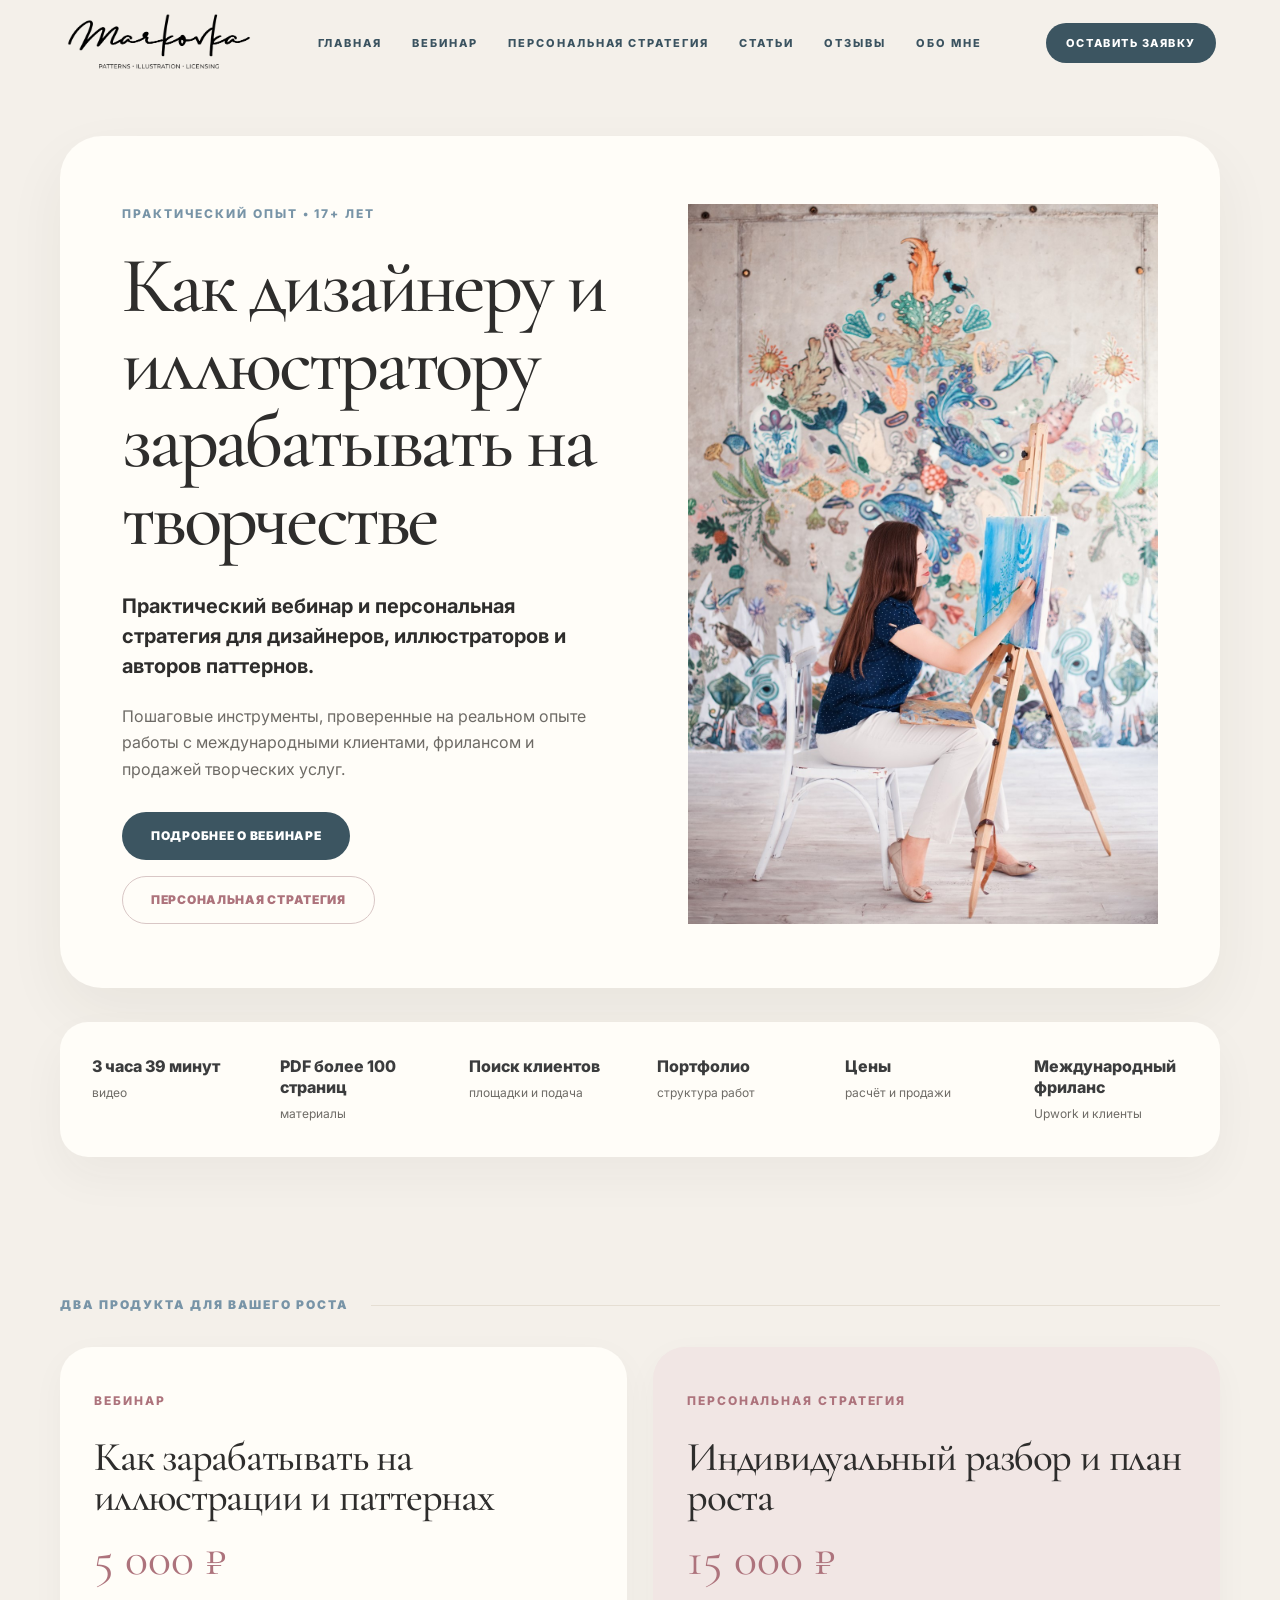
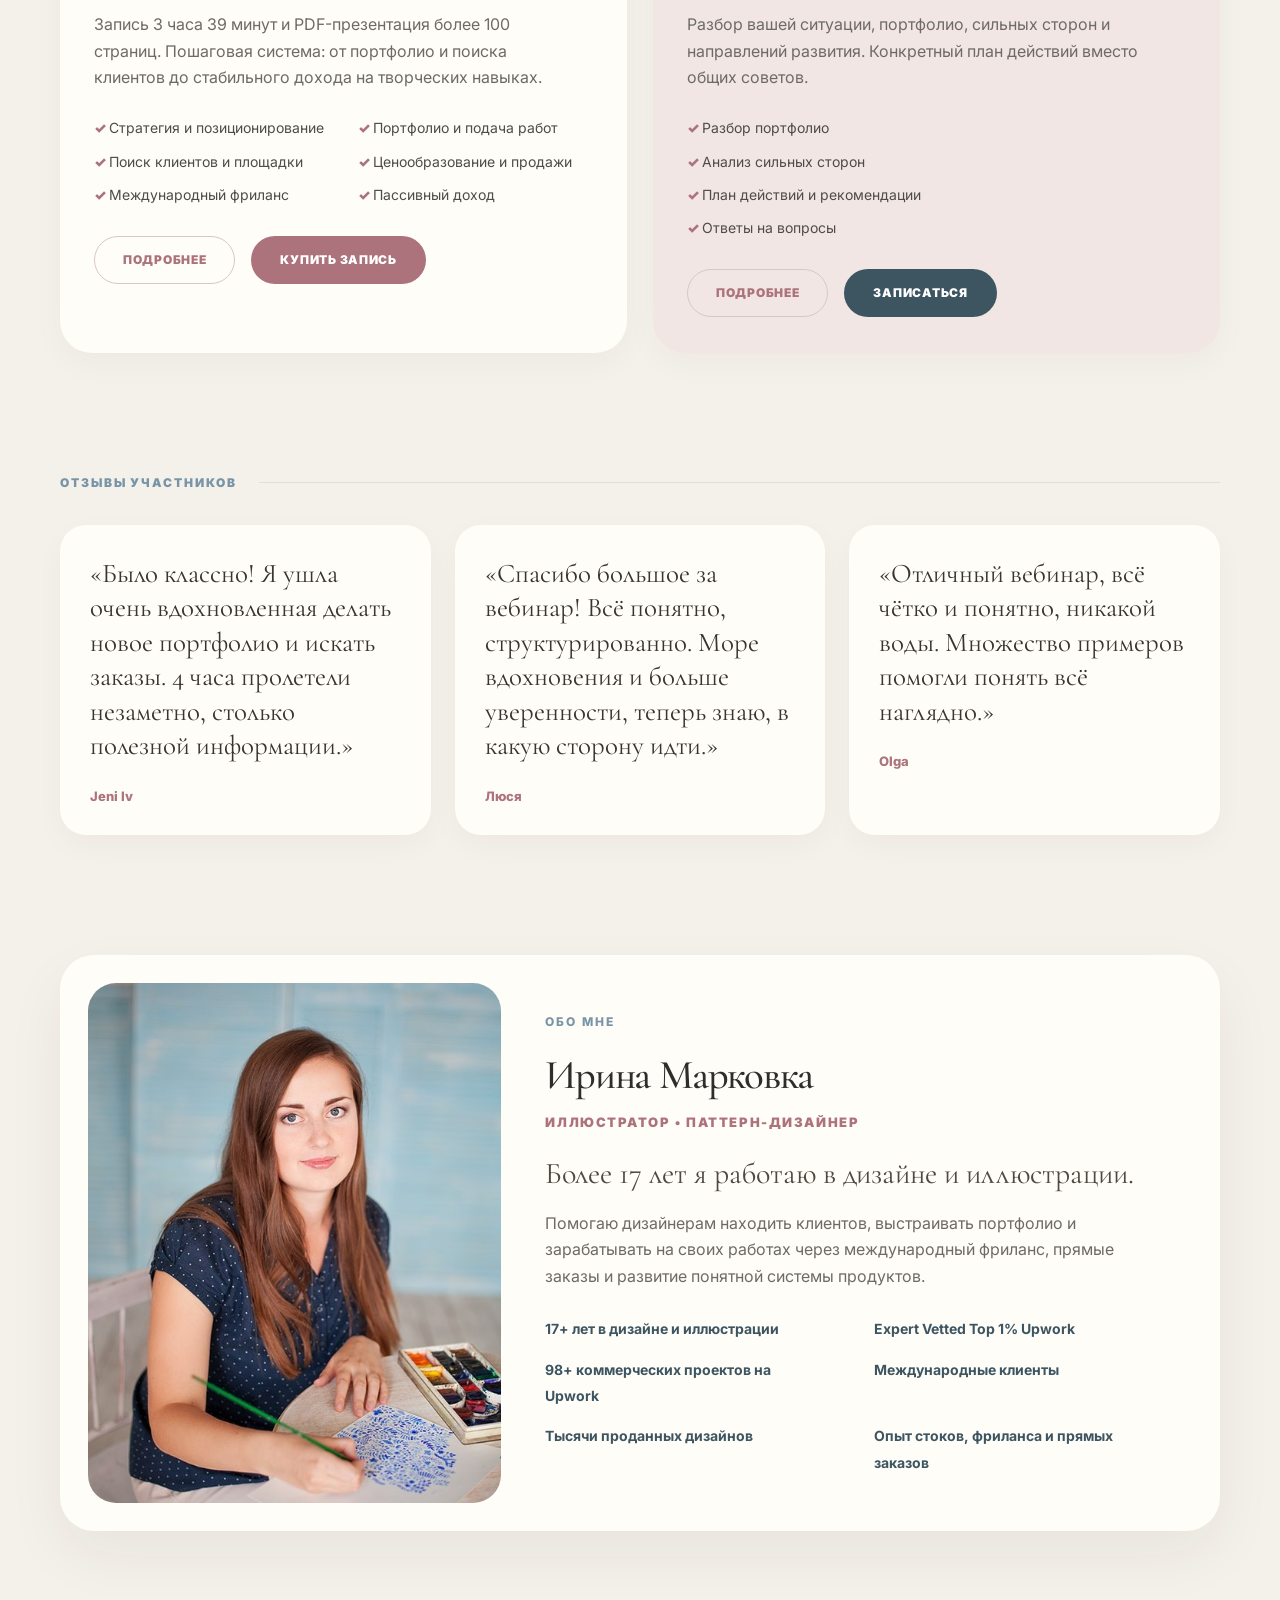
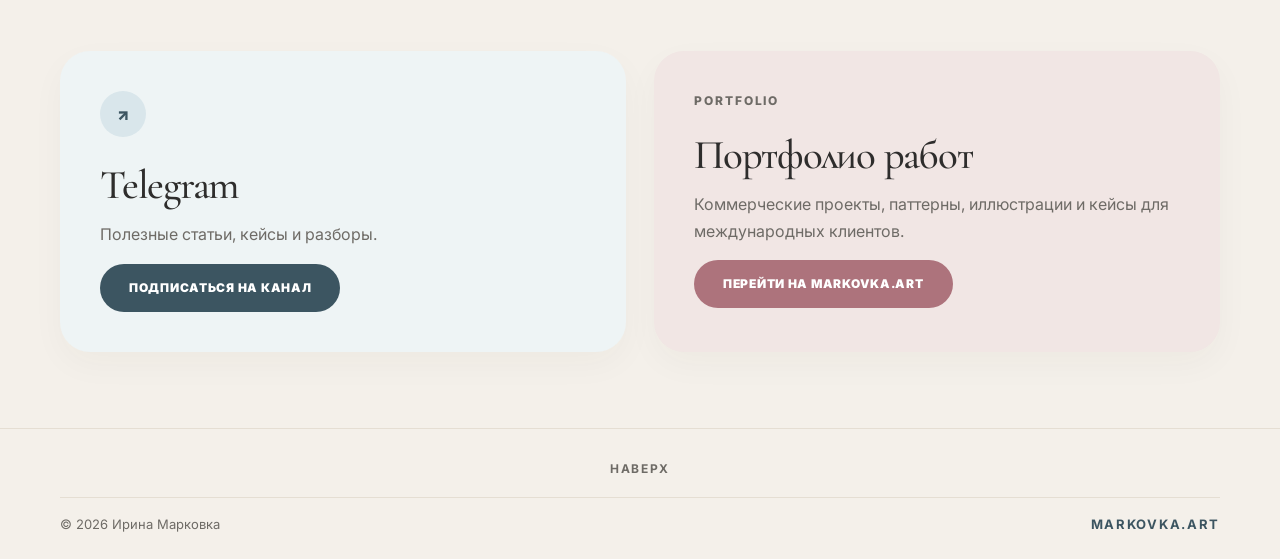
==== index.html @ a91b47f6 "футер на всех страницах футер на всех страницах" ====
<!doctype html>
<html lang="ru">
<head>
  <link rel="icon" type="image/png" href="favicon.png">
  <meta charset="utf-8">
  <meta name="viewport" content="width=device-width, initial-scale=1">
  <title>Ирина Марковка — вебинар и персональная стратегия</title>
  <meta name="description" content="Вебинар по монетизации иллюстрации и паттернов и персональная стратегия для дизайнеров, иллюстраторов и авторов паттернов.">
  <meta property="og:title" content="Как дизайнеру и иллюстратору зарабатывать на творчестве">
  <meta property="og:description" content="Практический вебинар и персональная стратегия для дизайнеров и иллюстраторов.">
  <meta property="og:image" content="hero-irina.jpg">
  <meta property="og:type" content="website">
  <link rel="preconnect" href="https://fonts.googleapis.com">
  <link rel="preconnect" href="https://fonts.gstatic.com" crossorigin>
  <link href="https://fonts.googleapis.com/css2?family=Cormorant+Garamond:wght@400;500;600&family=Inter:wght@400;500;600;700;800&display=swap" rel="stylesheet">
  <link rel="stylesheet" href="style.css">

  <!-- Google tag (gtag.js) -->
  <script async src="https://www.googletagmanager.com/gtag/js?id=G-EKBG47SY8M"></script>
  <script>
    window.dataLayer = window.dataLayer || [];
    function gtag(){dataLayer.push(arguments);}
    gtag('js', new Date());

    gtag('config', 'G-EKBG47SY8M');
  </script>
</head>

<body>
  <header class="site-header">
  <a class="brand" href="index.html" aria-label="Markovka">
    <img src="logo-markovka.png" alt="Markovka">
  </a>

  <input class="nav-toggle" type="checkbox" id="nav-toggle">
  <label class="burger" for="nav-toggle" aria-label="Открыть меню">
    <span></span>
    <span></span>
    <span></span>
  </label>

  <nav class="nav" aria-label="Навигация">
    <a href="index.html">Главная</a>
    <a href="webinar.html">Вебинар</a>
    <a href="strategy.html">Персональная стратегия</a>
    <a href="articles.html">Статьи</a>
    <a href="index.html#reviews">Отзывы</a>
    <a href="index.html#about">Обо мне</a>
  </nav>

  <a class="header-link" href="https://docs.google.com/forms/d/1lf9KseqGWi2FmkiFGvXtNCnMNeQKkgYbypA-zxr-Fec/viewform" target="_blank" rel="noopener noreferrer">Оставить заявку</a>
</header>

  <main id="top">
    <section class="hero">
      <div class="container hero-card">
        <div class="hero-copy">
          <p class="eyebrow">Практический опыт • 17+ лет</p>
          <h1>Как дизайнеру и иллюстратору зарабатывать на творчестве</h1>
          <p class="lead">Практический вебинар и персональная стратегия для дизайнеров, иллюстраторов и авторов паттернов.</p>
          <p class="body-text">Пошаговые инструменты, проверенные на реальном опыте работы с международными клиентами, фрилансом и продажей творческих услуг.</p>

          <div class="actions">
            <a class="button dark" href="webinar.html">Подробнее о вебинаре</a>
            <a class="button light" href="strategy.html">Персональная стратегия</a>
          </div>
        </div>

        <div class="hero-image">
          <img src="hero-irina.jpg" alt="Ирина Марковка рисует у мольберта">
        </div>
      </div>
    </section>

    <section class="features" aria-label="Ключевые материалы">
      <div class="container feature-card clean-features">
        <div class="feature-item"><span>3 часа 39 минут</span><small>видео</small></div>
        <div class="feature-item"><span>PDF более 100 страниц</span><small>материалы</small></div>
        <div class="feature-item"><span>Поиск клиентов</span><small>площадки и подача</small></div>
        <div class="feature-item"><span>Портфолио</span><small>структура работ</small></div>
        <div class="feature-item"><span>Цены</span><small>расчёт и продажи</small></div>
        <div class="feature-item"><span>Международный фриланс</span><small>Upwork и клиенты</small></div>
      </div>
    </section>

    <section class="section products" id="webinar">
      <div class="container">
        <div class="section-label"><span>Два продукта для вашего роста</span></div>

        <div class="product-grid">
          <article class="product product-webinar">
            <p class="card-eyebrow">Вебинар</p>
            <h2>Как зарабатывать на иллюстрации и паттернах</h2>
            <p class="product-price">5 000 ₽</p>
            <p class="product-text">Запись 3 часа 39 минут и PDF-презентация более 100 страниц. Пошаговая система: от портфолио и поиска клиентов до стабильного дохода на творческих навыках.</p>

            <ul class="columns-list">
              <li>Стратегия и позиционирование</li>
              <li>Портфолио и подача работ</li>
              <li>Поиск клиентов и площадки</li>
              <li>Ценообразование и продажи</li>
              <li>Международный фриланс</li>
              <li>Пассивный доход</li>
            </ul>

            <div class="actions">
              <a class="button light" href="webinar.html">Подробнее</a>
              <a class="button rose" href="https://docs.google.com/forms/d/e/1FAIpQLSdtNIwjEwhyrS_S5xvC4GNTHMnZVz6UDMvT66RdPrq0_1zOiw/viewform?usp=dialog" target="_blank" rel="noopener noreferrer">Купить запись</a>
            </div>
          </article>

          <article class="product product-strategy" id="strategy">
            <p class="card-eyebrow">Персональная стратегия</p>
            <h2>Индивидуальный разбор и план роста</h2>
            <p class="product-price">15 000 ₽</p>
            <p class="product-text">Разбор вашей ситуации, портфолио, сильных сторон и направлений развития. Конкретный план действий вместо общих советов.</p>

            <ul class="simple-list">
              <li>Разбор портфолио</li>
              <li>Анализ сильных сторон</li>
              <li>План действий и рекомендации</li>
              <li>Ответы на вопросы</li>
            </ul>

            <div class="actions">
              <a class="button light" href="strategy.html">Подробнее</a>
              <a class="button dark" href="https://t.me/artweinspire" target="_blank" rel="noopener noreferrer">Записаться</a>
            </div>
          </article>
        </div>
      </div>
    </section>

    <section class="section reviews" id="reviews">
      <div class="container">
        <div class="section-label"><span>Отзывы участников</span></div>

        <div class="reviews-grid">
          <blockquote>
            <p>«Было классно! Я ушла очень вдохновленная делать новое портфолио и искать заказы. 4 часа пролетели незаметно, столько полезной информации.»</p>
            <footer>Jeni Iv</footer>
          </blockquote>
          <blockquote>
            <p>«Спасибо большое за вебинар! Всё понятно, структурированно. Море вдохновения и больше уверенности, теперь знаю, в какую сторону идти.»</p>
            <footer>Люся</footer>
          </blockquote>
          <blockquote>
            <p>«Отличный вебинар, всё чётко и понятно, никакой воды. Множество примеров помогли понять всё наглядно.»</p>
            <footer>Olga</footer>
          </blockquote>
        </div>
      </div>
    </section>

    <section class="section about" id="about">
      <div class="container about-card">
        <div class="about-image">
          <img src="about-irina.jpg" alt="Ирина Марковка">
        </div>
        <div class="about-copy">
          <p class="eyebrow">Обо мне</p>
          <h2>Ирина Марковка</h2>
          <p class="role">Иллюстратор • Паттерн-дизайнер</p>
          <p class="about-lead">Более 17 лет я работаю в дизайне и иллюстрации.</p>
          <p>Помогаю дизайнерам находить клиентов, выстраивать портфолио и зарабатывать на своих работах через международный фриланс, прямые заказы и развитие понятной системы продуктов.</p>

          <div class="stats">
            <div><strong>17+ лет в дизайне и иллюстрации</strong></div>
            <div><strong>Expert Vetted Top 1% Upwork</strong></div>
            <div><strong>98+ коммерческих проектов на Upwork</strong></div>
            <div><strong>Международные клиенты</strong></div>
            <div><strong>Тысячи проданных дизайнов</strong></div>
            <div><strong>Опыт стоков, фриланса и прямых заказов</strong></div>
          </div>
        </div>
      </div>
    </section>

    <section class="section final-cards">
      <div class="container final-grid">
        <article class="telegram-card" id="telegram">
          <div class="round-icon">↗</div>
          <h2>Telegram</h2>
          <p>Полезные статьи, кейсы и разборы.</p>
          <a class="button dark" href="https://t.me/markovka_pattern" target="_blank" rel="noopener noreferrer">Подписаться на канал</a>
        </article>

        <article class="portfolio-card">
          <p class="eyebrow">Portfolio</p>
          <h2>Портфолио работ</h2>
          <p>Коммерческие проекты, паттерны, иллюстрации и кейсы для международных клиентов.</p>
          <a class="button rose" href="https://markovka.art" target="_blank" rel="noopener noreferrer">Перейти на Markovka.art</a>
        </article>
      </div>
    </section>
  </main>

  <footer class="footer">
  <div class="container">

    <!-- ССЫЛКА "НАВЕРХ" — ПРОСТО ТЕКСТ -->
    <div class="footer-top">
      <a href="#" class="back-to-top" aria-label="Наверх">Наверх</a>
    </div>

    <!-- КОПИРАЙТ -->
    <div class="footer-bottom">
      <span>© 2026 Ирина Марковка</span>
      <a href="https://markovka.art" target="_blank" rel="noopener noreferrer">Markovka.art</a>
    </div>

  </div>
</footer>

<!-- ПЛАВНАЯ ПРОКРУТКА -->
<script>
document.addEventListener('DOMContentLoaded', function() {
  const backToTop = document.querySelector('.back-to-top');
  if (backToTop) {
    backToTop.addEventListener('click', function(e) {
      e.preventDefault();
      window.scrollTo({ top: 0, behavior: 'smooth' });
    });
  }
});
</script>
</body>
</html>
---- style.css ----
:root {
  --bg: #f4f0ea;
  --paper: #fffdf8;
  --paper-soft: #fbf7f0;
  --paper-blue: #eef4f5;
  --ink: #2e2d2c;
  --muted: #6e6b66;
  --blue: #3c5561;
  --blue-light: #7894a7;
  --rose: #ad737c;
  --rose-soft: #f1e6e4;
  --line: #e5ded3;
  --radius: 36px;
  --shadow: 0 24px 60px rgba(53, 45, 36, .06);
}

* {
  box-sizing: border-box;
}
html {
  scroll-behavior: smooth;
}
body {
  margin: 0;
  background: var(--bg);
  color: var(--ink);
  font-family: Inter, system-ui, -apple-system, BlinkMacSystemFont, "Segoe UI", sans-serif;
  line-height: 1.65;
  -webkit-font-smoothing: antialiased;
}
a {
  color: inherit;
  text-decoration: none;
}
img {
  max-width: 100%;
  display: block;
}
.container {
  width: min(1160px, calc(100% - 56px));
  margin: 0 auto;
}

/* ===== ШАПКА ===== */
.site-header {
  height: 86px;
  display: grid;
  grid-template-columns: auto 1fr auto;
  align-items: center;
  gap: 32px;
  padding: 0 min(64px, 5vw);
}
.brand img {
  width: 190px;
  height: auto;
}
.nav {
  display: flex;
  justify-content: center;
  gap: 30px;
  color: #3b5360;
  font-size: 11px;
  font-weight: 800;
  letter-spacing: .18em;
  text-transform: uppercase;
}
.nav a:hover {
  color: var(--rose);
}
.header-link {
  display: inline-flex;
  align-items: center;
  justify-content: center;
  min-width: 138px;
  height: 40px;
  padding: 0 20px;
  border-radius: 999px;
  color: white;
  font-size: 11px;
  font-weight: 800;
  letter-spacing: .14em;
  text-transform: uppercase;
  background: var(--blue);
}

/* ===== ГЕРОЙ ===== */
.hero {
  padding: 50px 0 34px;
}
.hero-card {
  display: grid;
  grid-template-columns: 1.02fr .98fr;
  gap: 76px;
  align-items: center;
  background: var(--paper);
  border-radius: 42px;
  padding: 68px 62px 64px;
  box-shadow: var(--shadow);
}
.eyebrow,
.card-eyebrow {
  margin: 0 0 24px;
  color: var(--blue-light);
  font-size: 12px;
  font-weight: 800;
  letter-spacing: .16em;
  text-transform: uppercase;
}
.card-eyebrow {
  color: var(--rose);
  margin-bottom: 26px;
}
h1,
h2 {
  font-family: "Cormorant Garamond", Georgia, serif;
  font-weight: 500;
  line-height: .98;
  margin: 0;
  color: var(--ink);
}
h1 {
  font-size: clamp(58px, 6.2vw, 92px);
  letter-spacing: -.04em;
}
h2 {
  font-size: clamp(34px, 3.2vw, 48px);
  letter-spacing: -.03em;
}

.lead {
  font-weight: 700;
  font-size: 20px;
  line-height: 1.5;
  max-width: 500px;
  margin: 32px 0 0;
}
.body-text {
  color: var(--muted);
  font-size: 16px;
  max-width: 520px;
  margin: 22px 0 0;
}
.keywords {
  display: none;
}

.actions {
  display: flex;
  flex-wrap: wrap;
  gap: 16px;
  margin-top: 30px;
}
.button {
  display: inline-flex;
  align-items: center;
  justify-content: center;
  min-height: 48px;
  padding: 0 28px;
  border-radius: 999px;
  border: 1px solid transparent;
  font-size: 12px;
  font-weight: 900;
  letter-spacing: .06em;
  text-transform: uppercase;
  transition: .2s ease;
}
.button:hover {
  transform: translateY(-1px);
}
.button.dark {
  background: var(--blue);
  color: white;
}
.button.light {
  background: transparent;
  color: var(--rose);
  border-color: #d9c7c6;
}
.button.rose {
  background: var(--rose);
  color: white;
}

.hero-image {
  overflow: hidden;
  align-self: stretch;
  min-height: 610px;
}
.hero-image img {
  width: 100%;
  height: 100%;
  min-height: 610px;
  object-fit: cover;
  object-position: 52% 50%;
}

/* ===== БЛОКИ ===== */
.features {
  padding: 0 0 94px;
}
.feature-card {
  display: grid;
  grid-template-columns: repeat(6, 1fr);
  gap: 18px;
  background: var(--paper);
  border-radius: 28px;
  box-shadow: 0 20px 46px rgba(53, 45, 36, .045);
  padding: 22px 24px;
}
.feature-item {
  display: block;
  padding: 12px 8px;
}
.feature-item:before {
  display: none;
}
.feature-item span {
  display: block;
  font-size: 16px;
  font-weight: 800;
  line-height: 1.3;
  color: #3b3c3d;
}
.feature-item small {
  display: block;
  margin-top: 6px;
  color: var(--muted);
  font-size: 12px;
}

.section {
  padding: 44px 0 76px;
}
.section-label {
  display: flex;
  align-items: center;
  gap: 22px;
  margin-bottom: 32px;
}
.section-label span {
  color: var(--blue-light);
  font-size: 12px;
  font-weight: 900;
  letter-spacing: .16em;
  text-transform: uppercase;
}
.section-label:after {
  content: "";
  height: 1px;
  background: var(--line);
  flex: 1;
}

.product-grid {
  display: grid;
  grid-template-columns: 1fr 1fr;
  gap: 26px;
}
.product {
  min-height: 410px;
  padding: 44px 34px 36px;
  border-radius: 32px;
  background: var(--paper);
  box-shadow: 0 10px 34px rgba(53, 45, 36, .035);
}
.product-strategy {
  background: var(--rose-soft);
}
.product-price {
  font-family: "Cormorant Garamond", Georgia, serif;
  font-size: 48px;
  line-height: 1;
  margin: 18px 0 10px;
  color: var(--rose);
}
.product-text {
  max-width: 470px;
  color: var(--muted);
  margin: 28px 0 26px;
}
.columns-list,
.simple-list {
  list-style: none;
  padding: 0;
  margin: 0 0 30px;
  color: #4e4c49;
  font-size: 14px;
}
.columns-list {
  display: grid;
  grid-template-columns: 1fr 1fr;
  gap: 10px 28px;
}
.simple-list {
  display: grid;
  gap: 10px;
}
.columns-list li:before,
.simple-list li:before {
  content: "✓ ";
  color: var(--rose);
  font-weight: 900;
}

.reviews-grid {
  display: grid;
  grid-template-columns: repeat(3, 1fr);
  gap: 24px;
}
blockquote {
  margin: 0;
  padding: 32px 30px 28px;
  background: var(--paper);
  border-radius: 26px;
  box-shadow: 0 10px 30px rgba(53, 45, 36, .035);
}
blockquote p {
  margin: 0;
  font-family: "Cormorant Garamond", Georgia, serif;
  font-size: 27px;
  line-height: 1.28;
  color: #383431;
}
blockquote footer {
  margin-top: 22px;
  color: var(--rose);
  font-size: 13px;
  font-weight: 800;
}

.about-card {
  display: grid;
  grid-template-columns: .78fr 1.22fr;
  gap: 44px;
  align-items: center;
  background: var(--paper);
  border-radius: 34px;
  padding: 28px;
  box-shadow: var(--shadow);
}
.about-image {
  overflow: hidden;
  border-radius: 28px;
}
.about-image img {
  width: 100%;
  height: 520px;
  object-fit: cover;
  object-position: 52% 48%;
}
.role {
  margin: 16px 0 24px;
  color: var(--rose);
  font-size: 13px;
  font-weight: 900;
  letter-spacing: .12em;
  text-transform: uppercase;
}
.about-lead {
  font-family: "Cormorant Garamond", Georgia, serif;
  font-size: 30px;
  line-height: 1.1;
  margin: 0 0 20px;
  color: #514842;
}
.about-copy {
  padding-right: 46px;
}
.about-copy p:not(.eyebrow):not(.role):not(.about-lead) {
  color: var(--muted);
  max-width: 640px;
}
.stats {
  display: grid;
  grid-template-columns: 1fr 1fr;
  gap: 14px 56px;
  margin-top: 26px;
  color: var(--blue);
}
.stats strong {
  font-size: 14px;
}

.final-grid {
  display: grid;
  grid-template-columns: 1fr 1fr;
  gap: 28px;
}
.telegram-card,
.portfolio-card {
  min-height: 275px;
  padding: 40px;
  border-radius: 30px;
  background: var(--paper);
  box-shadow: 0 12px 34px rgba(53, 45, 36, .035);
}
.telegram-card {
  background: var(--paper-blue);
}
.portfolio-card {
  background: var(--rose-soft);
}
.round-icon {
  width: 46px;
  height: 46px;
  border-radius: 50%;
  display: grid;
  place-items: center;
  margin-bottom: 28px;
  background: #d9e6eb;
  color: var(--blue);
  font-weight: 900;
}
.final-grid p {
  color: var(--muted);
  max-width: 520px;
}

/* ===== СТАТЬИ (ОБЩИЙ РАЗДЕЛ) ===== */
.articles-hero {
  padding: 76px 0 64px;
  border-bottom: 1px solid var(--line);
  background: var(--paper);
}
.articles-hero h1 {
  font-size: clamp(56px, 6vw, 86px);
  max-width: 820px;
}
.articles-hero p {
  max-width: 620px;
  color: var(--muted);
  font-size: 18px;
  margin: 26px 0 0;
}
.articles-grid {
  display: grid;
  grid-template-columns: repeat(3, 1fr);
  gap: 68px 40px;
  padding: 68px 0 96px;
}
.article-card {
  display: block;
}
.article-card-link {
  display: block;
}
.article-cover {
  position: relative;
  width: 100%;
  aspect-ratio: 1.52 / 1;
  overflow: hidden;
  margin-bottom: 22px;
  background: #eef4f5;
}
.article-cover img {
  width: 100%;
  height: 100%;
  object-fit: cover;
  margin-bottom: 0;
}
.article-cover-label {
  position: absolute;
  left: 50%;
  top: 50%;
  transform: translate(-50%, -50%);
  width: 76%;
  display: flex;
  flex-direction: column;
  align-items: center;
  justify-content: center;
  text-align: center;
  padding: 24px 26px 26px;
  background: rgba(255, 253, 248, .88);
  box-shadow: 0 10px 26px rgba(53, 45, 36, .055);
}
.article-cover-label span {
  margin-bottom: 12px;
  color: var(--blue-light);
  font-size: 10px;
  font-weight: 700;
  letter-spacing: .22em;
  text-transform: uppercase;
}
.article-cover-label strong {
  max-width: 92%;
  font-family: "Cormorant Garamond", Georgia, serif;
  font-size: 23px;
  font-weight: 400;
  line-height: 1.08;
  letter-spacing: -.01em;
  color: var(--ink);
}
.article-meta {
  margin-top: 22px;
  margin-bottom: 14px;
  color: var(--blue-light);
  font-size: 11px;
  font-weight: 700;
  letter-spacing: .2em;
  text-transform: uppercase;
}

.article-card h2 {
  font-size: 38px !important;
  line-height: 1.08 !important;
  margin: 0 0 16px !important;
}
.article-card h2 a {
  font-size: 38px !important;
  line-height: 1.08 !important;
  color: var(--ink);
  border-bottom: 0;
  padding-bottom: 0;
  text-transform: none;
  letter-spacing: -.02em;
}
.article-card p {
  color: var(--muted);
  font-size: 16px;
  line-height: 1.65;
  max-width: 92%;
  margin: 0 0 20px;
}
.article-card a {
  color: var(--blue);
  font-size: 12px;
  font-weight: 800;
  letter-spacing: .16em;
  text-transform: uppercase;
  border-bottom: 1px solid currentColor;
  padding-bottom: 5px;
}
.article-card>a:last-child {
  display: inline-block;
  margin-top: 6px;
  color: var(--blue-light);
  font-size: 12px;
  font-weight: 700;
  letter-spacing: .18em;
}
.article-card h2 a:hover {
  color: var(--rose);
}

/* ===== ТЕКСТ СТАТЬИ ===== */
.article-text {
  max-width: 760px;
}
.article-text p {
  margin-bottom: 28px;
}
.article-text a:not(.text-link) {
  color: #3c5561;
  text-decoration: underline;
  text-underline-offset: 2px;
  font-weight: 600;
}
.article-text a:not(.text-link):hover {
  color: #ad737c;
}

.article-image {
  max-width: 760px;
  margin: 52px 0;
}
.article-image img {
  width: 100%;
  display: block;
  border-radius: 24px;
}
.article-image figcaption {
  font-size: 13px;
  line-height: 1.5;
  color: #777;
  margin-top: 12px;
  text-align: center;
}

/* ===== СВЯЗАННЫЕ СТАТЬИ ===== */
.article-related {
  max-width: 760px;
  margin: 0 auto 48px;
  padding-bottom: 32px;
  border-bottom: 1px solid rgba(38, 68, 82, 0.22);
}
.article-related h2 {
  margin-bottom: 14px;
}
.article-related h2 a {
  color: inherit;
  text-decoration: none;
}
.article-related h2 a:hover {
  color: #6f91a6;
}

.text-link {
  display: inline-block;
  margin-top: 8px;
  color: #6f91a6;
  font-weight: 700;
  letter-spacing: 0.16em;
  text-transform: uppercase;
  font-size: 13px;
  text-decoration: none;
  border-bottom: 1px solid currentColor;
}
.text-link:hover {
  opacity: 0.7;
}

/* ===== ФУТЕР ===== */
.footer {
  border-top: 1px solid var(--line);
  padding: 30px 0 24px;
  color: var(--muted);
  font-size: 13px;
}
.footer .container {
  display: flex;
  flex-direction: column;
  gap: 18px;
}

/* ССЫЛКА "НАВЕРХ" — ТОЛЬКО ТЕКСТ */
.footer-top {
  display: flex;
  justify-content: center;
}
.back-to-top {
  display: inline-block;
  font-size: 12px;
  font-weight: 700;
  letter-spacing: .13em;
  text-transform: uppercase;
  color: var(--muted);
  text-decoration: none;
  background: transparent;
  border: none;
  padding: 0;
  cursor: pointer;
  transition: color 0.25s ease;
}
.back-to-top:hover {
  color: var(--blue);
}

/* КОПИРАЙТ */
.footer-bottom {
  display: flex;
  justify-content: space-between;
  align-items: center;
  padding-top: 16px;
  border-top: 1px solid var(--line);
  font-size: 13px;
  color: var(--muted);
}
.footer-bottom a {
  font-weight: 700;
  letter-spacing: .13em;
  text-transform: uppercase;
  color: var(--blue);
  text-decoration: none;
}
.footer-bottom a:hover {
  color: var(--rose);
}

/* МОБИЛЬНЫЕ */
@media (max-width: 640px) {
  .footer-bottom {
    flex-direction: column;
    gap: 6px;
    text-align: center;
  }
}

/* ===== БУРГЕР ===== */
.nav-toggle {
  display: none;
}
.burger {
  display: none;
  width: 34px;
  height: 28px;
  cursor: pointer;
  flex-direction: column;
  justify-content: center;
  gap: 6px;
}
.burger span {
  display: block;
  height: 2px;
  width: 100%;
  background: var(--ink);
  border-radius: 999px;
}

/* ===== АДАПТИВ ===== */
@media(max-width:1020px) {
  .site-header {
    grid-template-columns: auto auto;
  }
  .nav {
    display: none;
  }
  .hero-card {
    grid-template-columns: 1fr;
    gap: 40px;
  }
  .hero-image {
    order: -1;
    min-height: auto;
  }
  .hero-image img {
    min-height: auto;
    aspect-ratio: 4/3;
  }
  .feature-card {
    grid-template-columns: repeat(3, 1fr);
  }
  .product-grid,
  .reviews-grid,
  .about-card,
  .final-grid {
    grid-template-columns: 1fr;
  }
  .articles-grid {
    grid-template-columns: 1fr 1fr;
  }
  .about-copy {
    padding-right: 0;
  }
}

@media(max-width:760px) {
  .site-header {
    position: relative;
    height: auto;
    padding: 16px;
  }
  .burger {
    display: flex;
    margin-left: auto;
  }
  .site-header .nav {
    display: none;
    position: absolute;
    top: 100%;
    left: 16px;
    right: 16px;
    background: var(--paper);
    border-radius: 22px;
    padding: 18px;
    box-shadow: var(--shadow);
    z-index: 50;
  }
  .site-header .nav a {
    display: block;
    padding: 12px 4px;
  }
  .nav-toggle:checked~.nav {
    display: block;
  }
  .header-link {
    display: none;
  }
}

@media(max-width:640px) {
  .container {
    width: calc(100% - 32px);
  }
  .brand img {
    width: 155px;
  }
  .header-link {
    font-size: 10px;
    min-width: 118px;
  }
  .hero {
    padding-top: 20px;
  }
  .hero-card {
    padding: 22px;
    border-radius: 28px;
    gap: 28px;
  }
  h1 {
    font-size: 48px;
  }
  h2 {
    font-size: 36px;
  }
  .lead {
    font-size: 18px;
  }
  .actions {
    display: grid;
  }
  .button {
    width: 100%;
    padding: 0 18px;
  }
  .hero-image img {
    aspect-ratio: 4/5;
    object-position: 54% 50%;
  }
  .features {
    padding-bottom: 48px;
  }
  .feature-card {
    grid-template-columns: 1fr 1fr;
    border-radius: 22px;
    padding: 18px;
  }
  .feature-item {
    padding: 10px 0;
  }
  .section {
    padding: 34px 0 52px;
  }
  .product {
    padding: 28px 24px;
    border-radius: 24px;
  }
  .columns-list {
    grid-template-columns: 1fr;
  }
  blockquote p {
    font-size: 23px;
  }
  .about-card {
    padding: 20px;
    border-radius: 26px;
  }
  .about-image img {
    height: auto;
    aspect-ratio: 4/5;
  }
  .stats {
    grid-template-columns: 1fr;
    gap: 10px;
  }
  .telegram-card,
  .portfolio-card {
    padding: 28px;
    border-radius: 24px;
  }
  .articles-hero {
    padding: 46px 0 40px;
  }
  .articles-grid {
    grid-template-columns: 1fr;
    gap: 46px;
    padding: 44px 0 72px;
  }
  .article-cover-label strong {
    font-size: 23px;
  }
  .article-card h2 {
    font-size: 30px !important;
  }
  .article-card h2 a {
    font-size: 30px !important;
  }

  /* ФУТЕР НА МОБИЛЬНЫХ */
  .footer-bottom {
    flex-direction: column;
    gap: 6px;
    text-align: center;
  }
}

/* ===== ДОПОЛНИТЕЛЬНЫЕ КЛАССЫ ===== */
.strategy-price-card .small-note {
  font-size: 15px;
  color: #7d7a74;
  line-height: 1.55;
  max-width: 640px;
  margin-top: 32px;
  margin-bottom: 28px;
}

.hero-grid {
  display: grid;
  grid-template-columns: minmax(0, 1fr) minmax(280px, 420px);
  gap: 48px;
  align-items: center;
}
.hero-cover img {
  width: 100%;
  max-width: 420px;
  border-radius: 24px;
  box-shadow: 0 24px 60px rgba(20, 35, 45, 0.12);
}
.hero-price {
  margin: 22px 0 6px;
  font-family: "Cormorant Garamond", serif;
  font-size: clamp(42px, 6vw, 68px);
  line-height: 1;
  color: #527d9e;
}
.center-actions {
  justify-content: center;
  margin-top: 34px;
}

@media(max-width:820px) {
  .hero-grid {
    grid-template-columns: 1fr;
    gap: 28px;
  }
  .hero-copy {
    order: 1;
  }
  .hero-cover {
    order: 2;
  }
  .hero-cover img {
    max-width: 100%;
    border-radius: 18px;
  }
  .articles-hero {
    padding-top: 52px;
  }
  .articles-hero h1 {
    font-size: clamp(50px, 15vw, 78px);
    line-height: 0.95;
  }
  .actions {
    gap: 12px;
  }
  .actions .button {
    width: 100%;
    justify-content: center;
  }
}

.hero-benefits {
  list-style: none;
  padding: 0;
  margin: 30px 0;
}
.hero-benefits li {
  position: relative;
  padding-left: 28px;
  margin-bottom: 14px;
  font-size: 18px;
  line-height: 1.5;
}
.hero-benefits li:before {
  content: "✓";
  position: absolute;
  left: 0;
  color: #5b84a8;
  font-weight: 700;
}
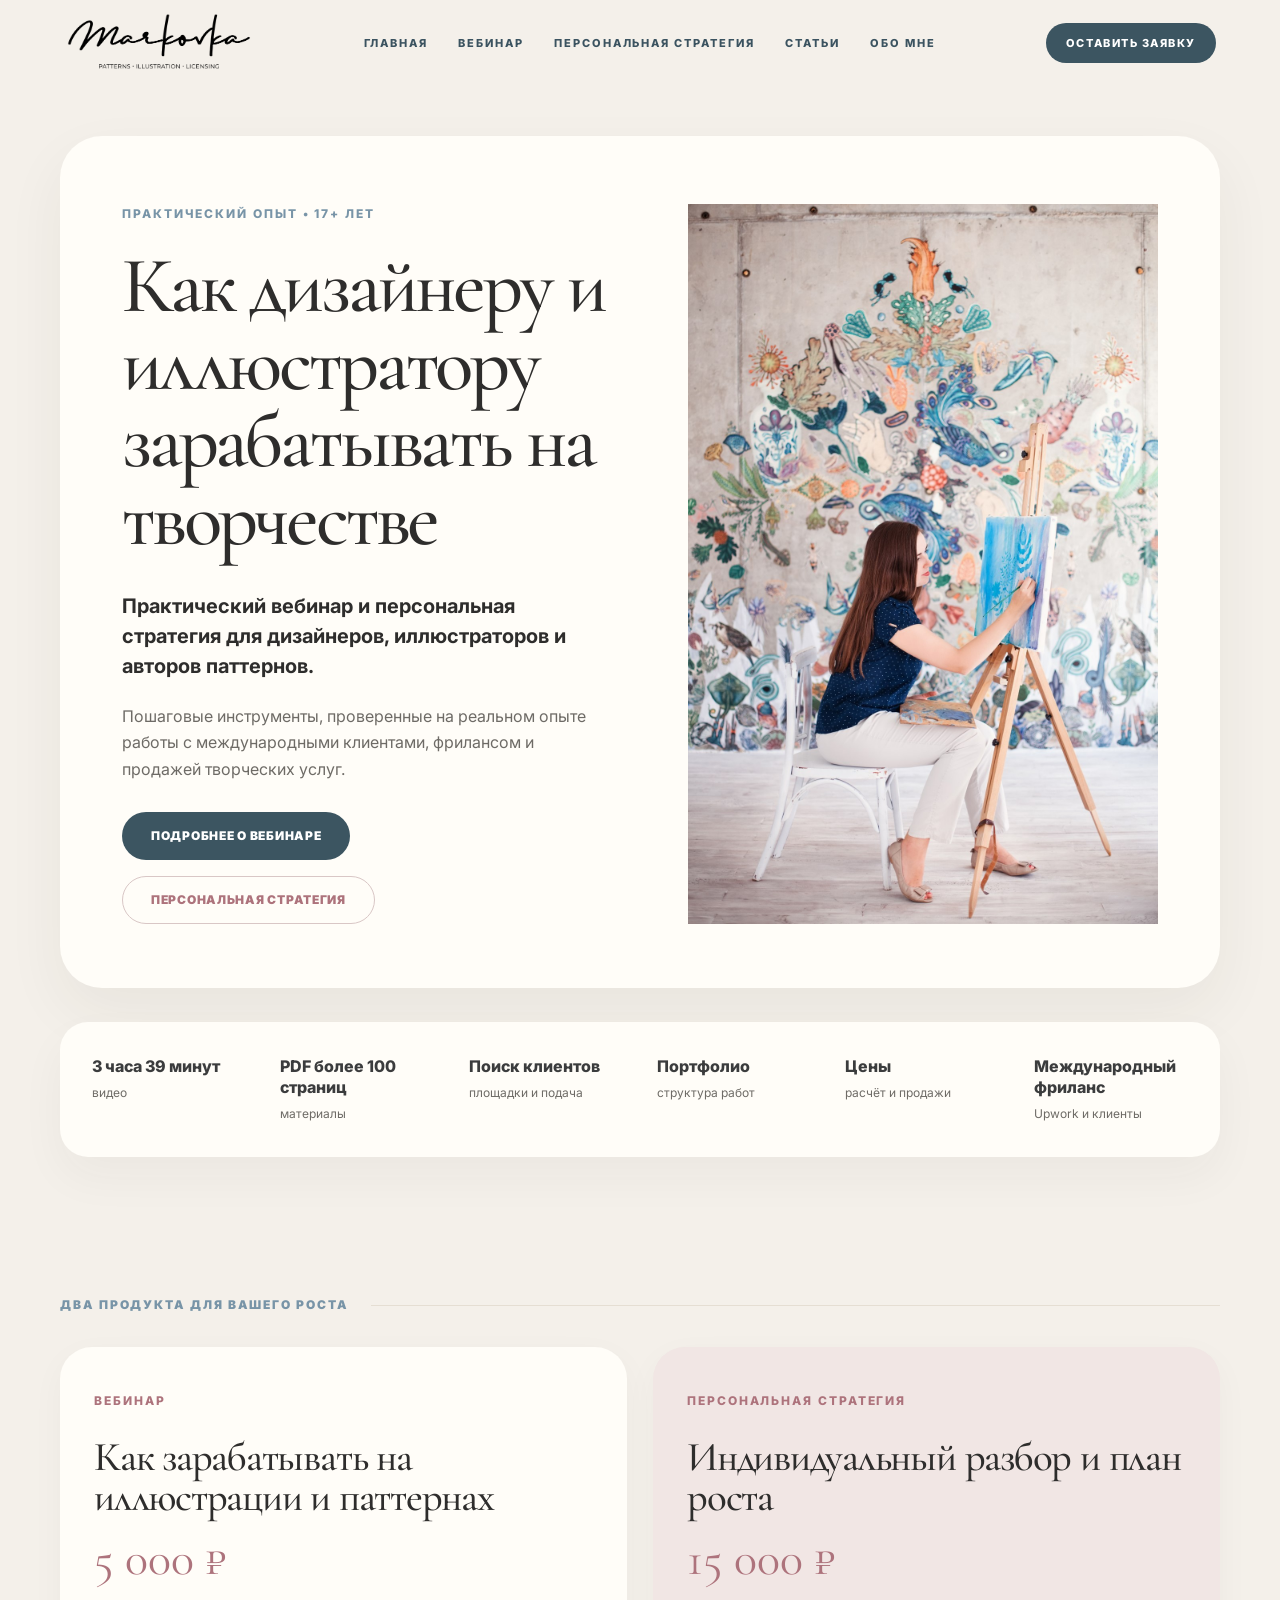
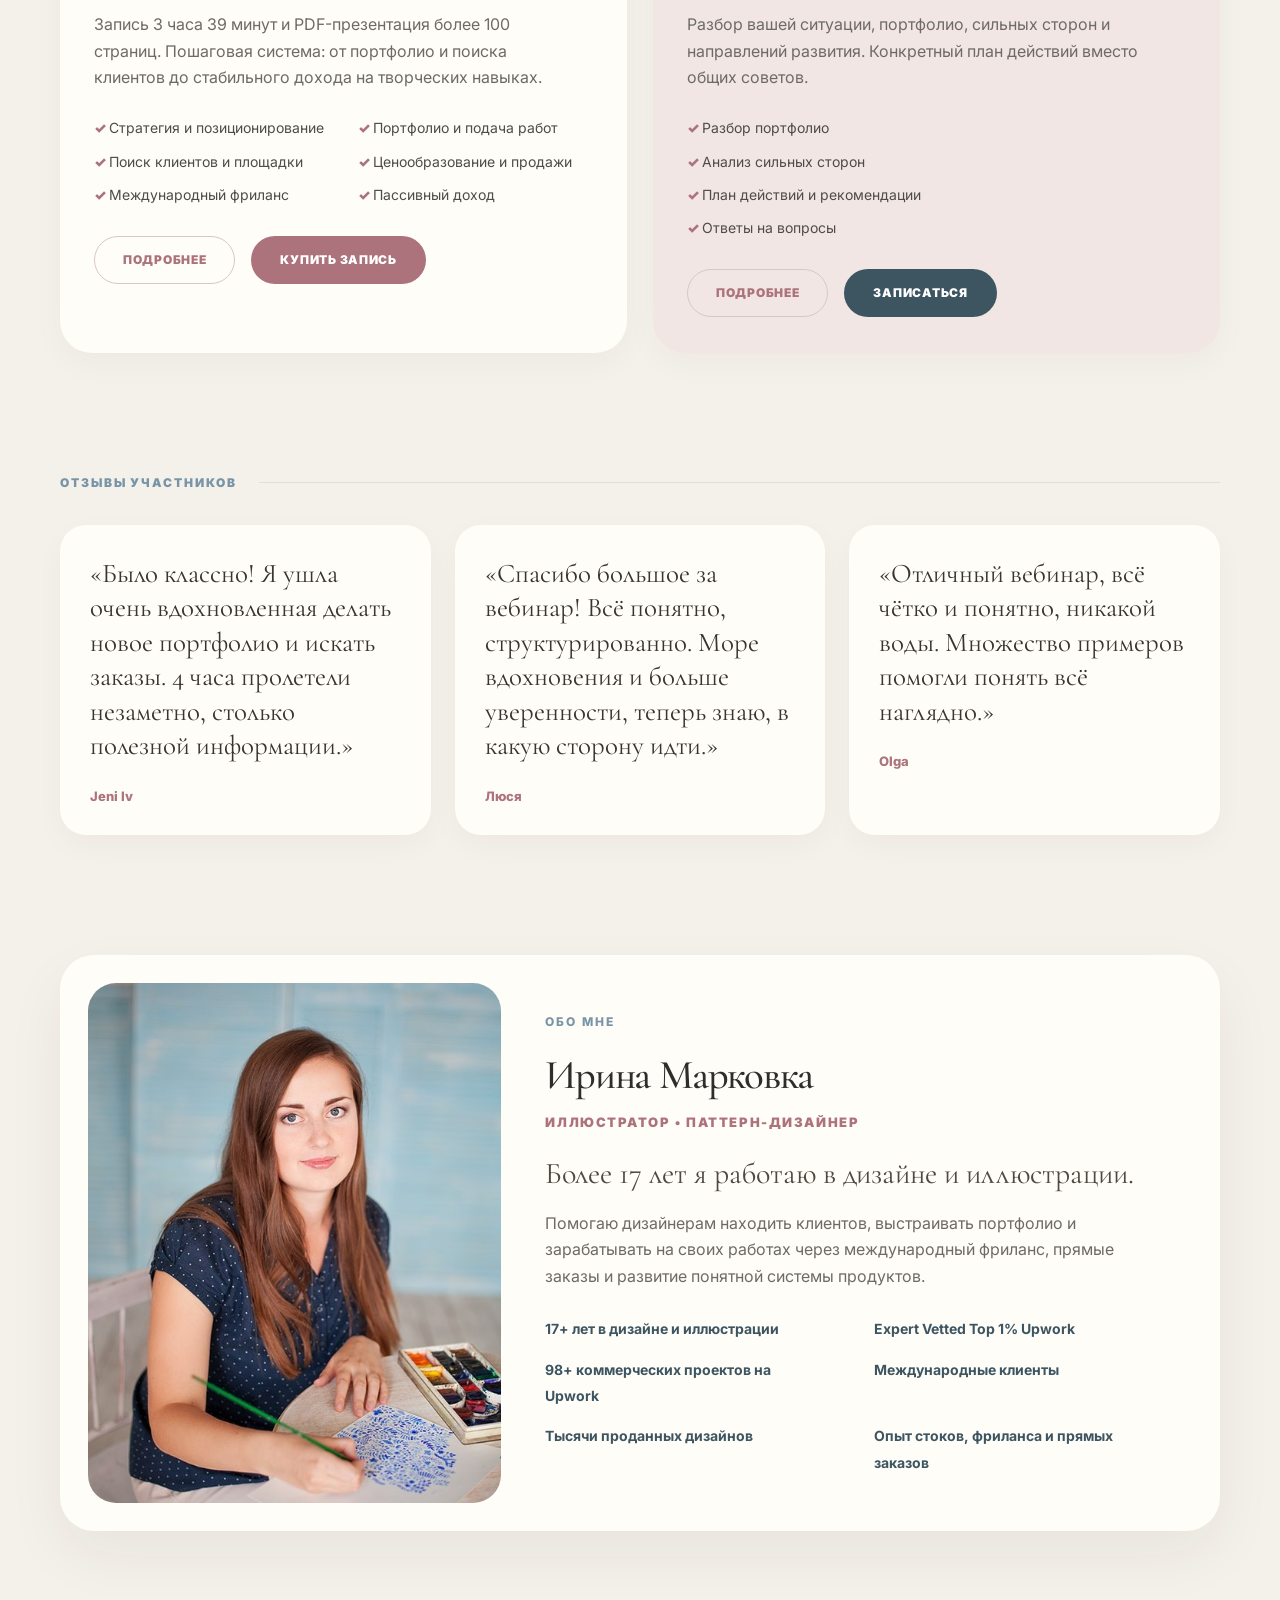
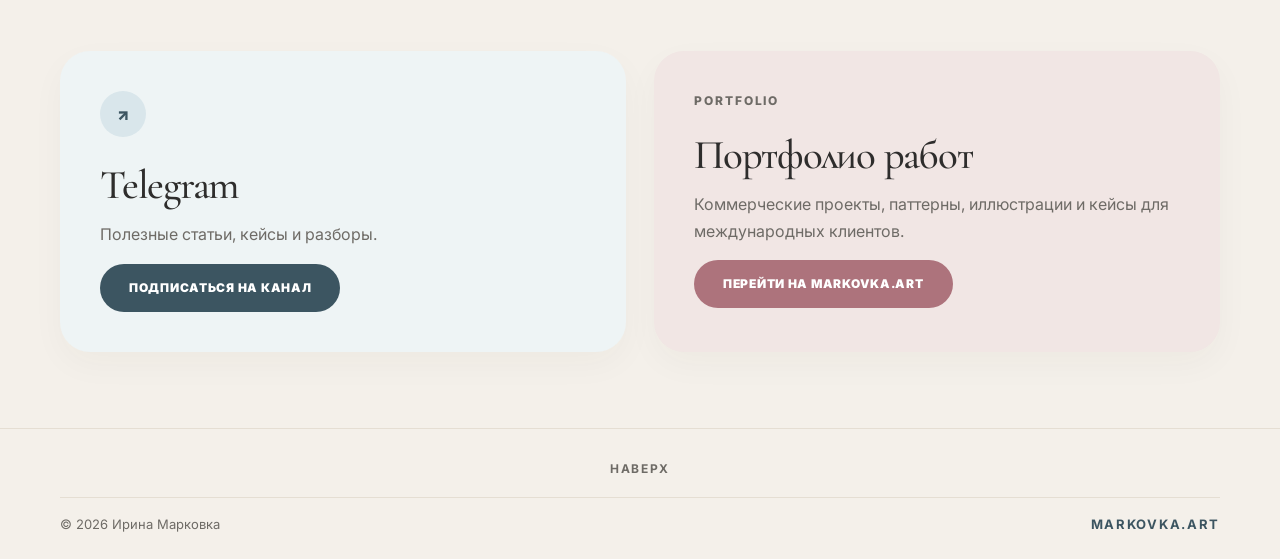
==== commit b87bf91e: "sitemapубрала из навигации меню Отзывы убрала из навигации меню Отзывы" ====
--- a/index.html
+++ b/index.html
@@ -44,8 +44,7 @@
     <a href="webinar.html">Вебинар</a>
     <a href="strategy.html">Персональная стратегия</a>
     <a href="articles.html">Статьи</a>
-    <a href="index.html#reviews">Отзывы</a>
-    <a href="index.html#about">Обо мне</a>
+        <a href="index.html#about">Обо мне</a>
   </nav>
 
   <a class="header-link" href="https://docs.google.com/forms/d/1lf9KseqGWi2FmkiFGvXtNCnMNeQKkgYbypA-zxr-Fec/viewform" target="_blank" rel="noopener noreferrer">Оставить заявку</a>
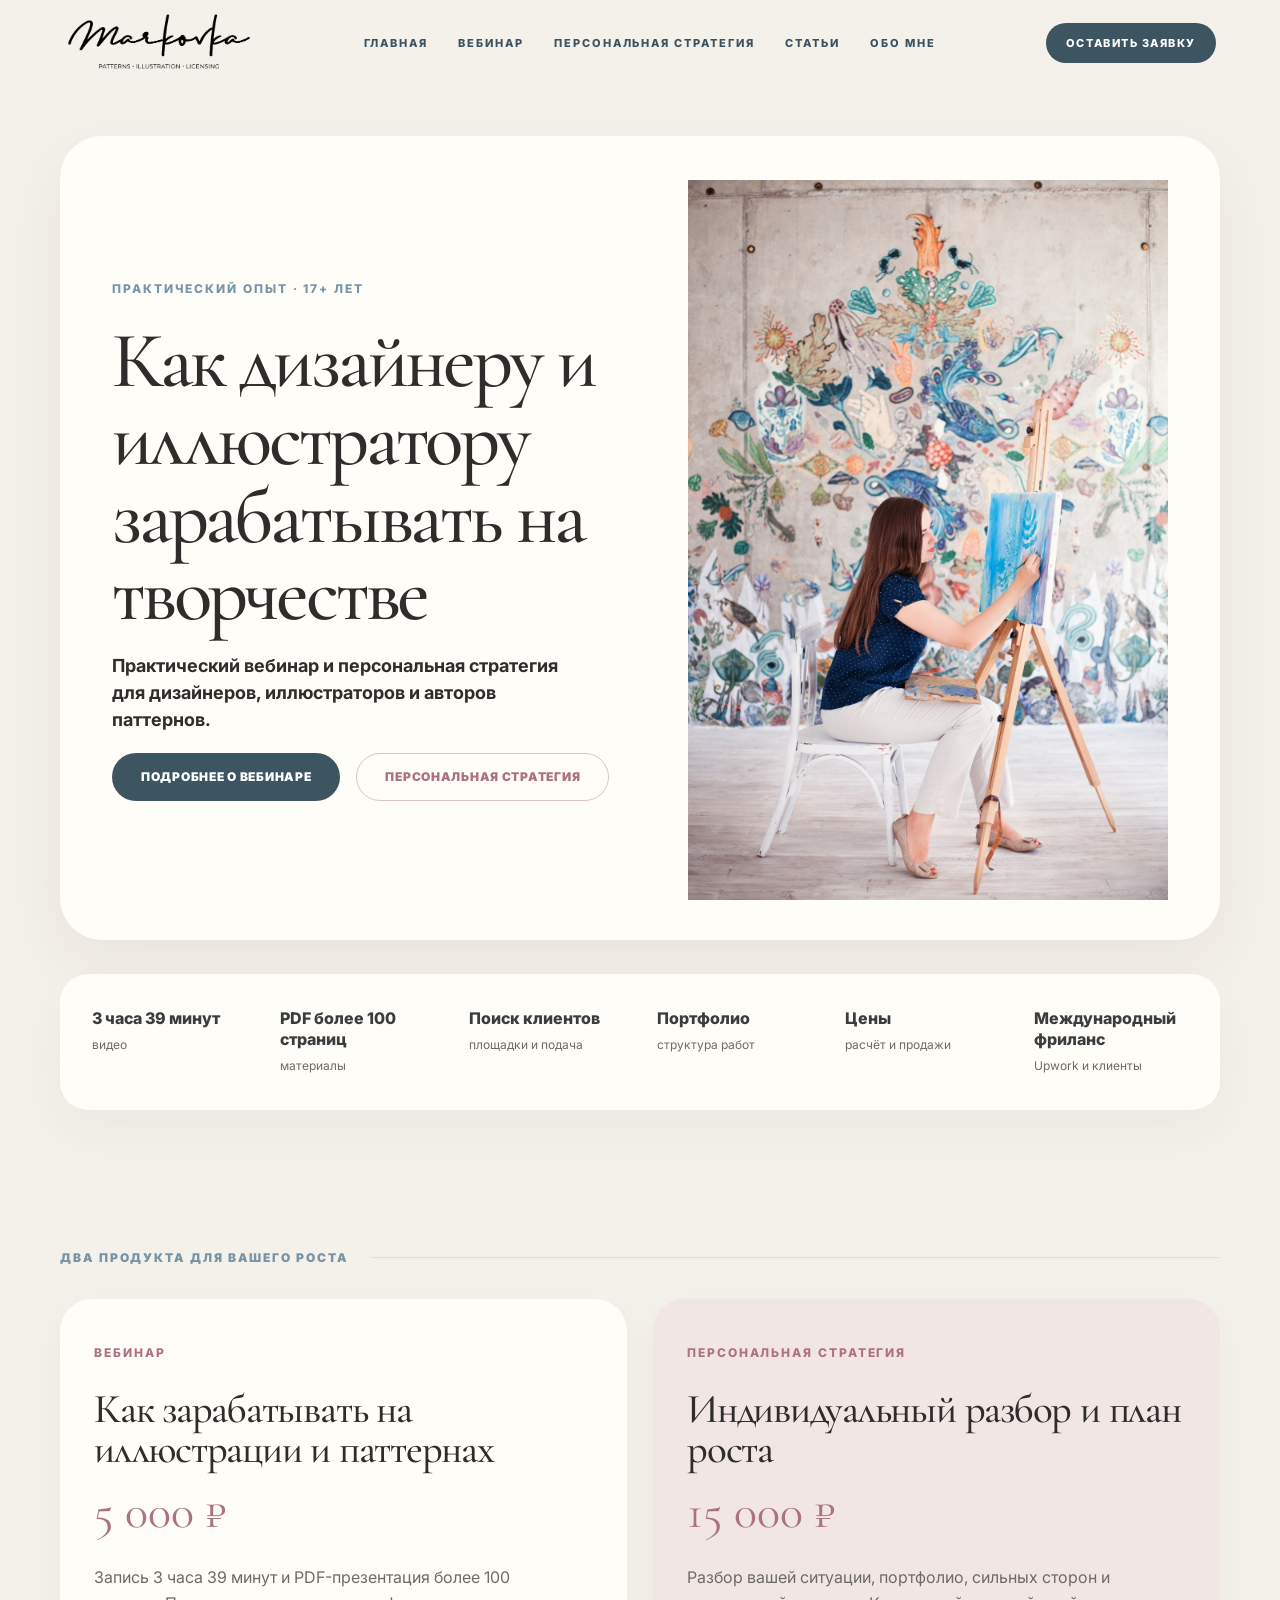
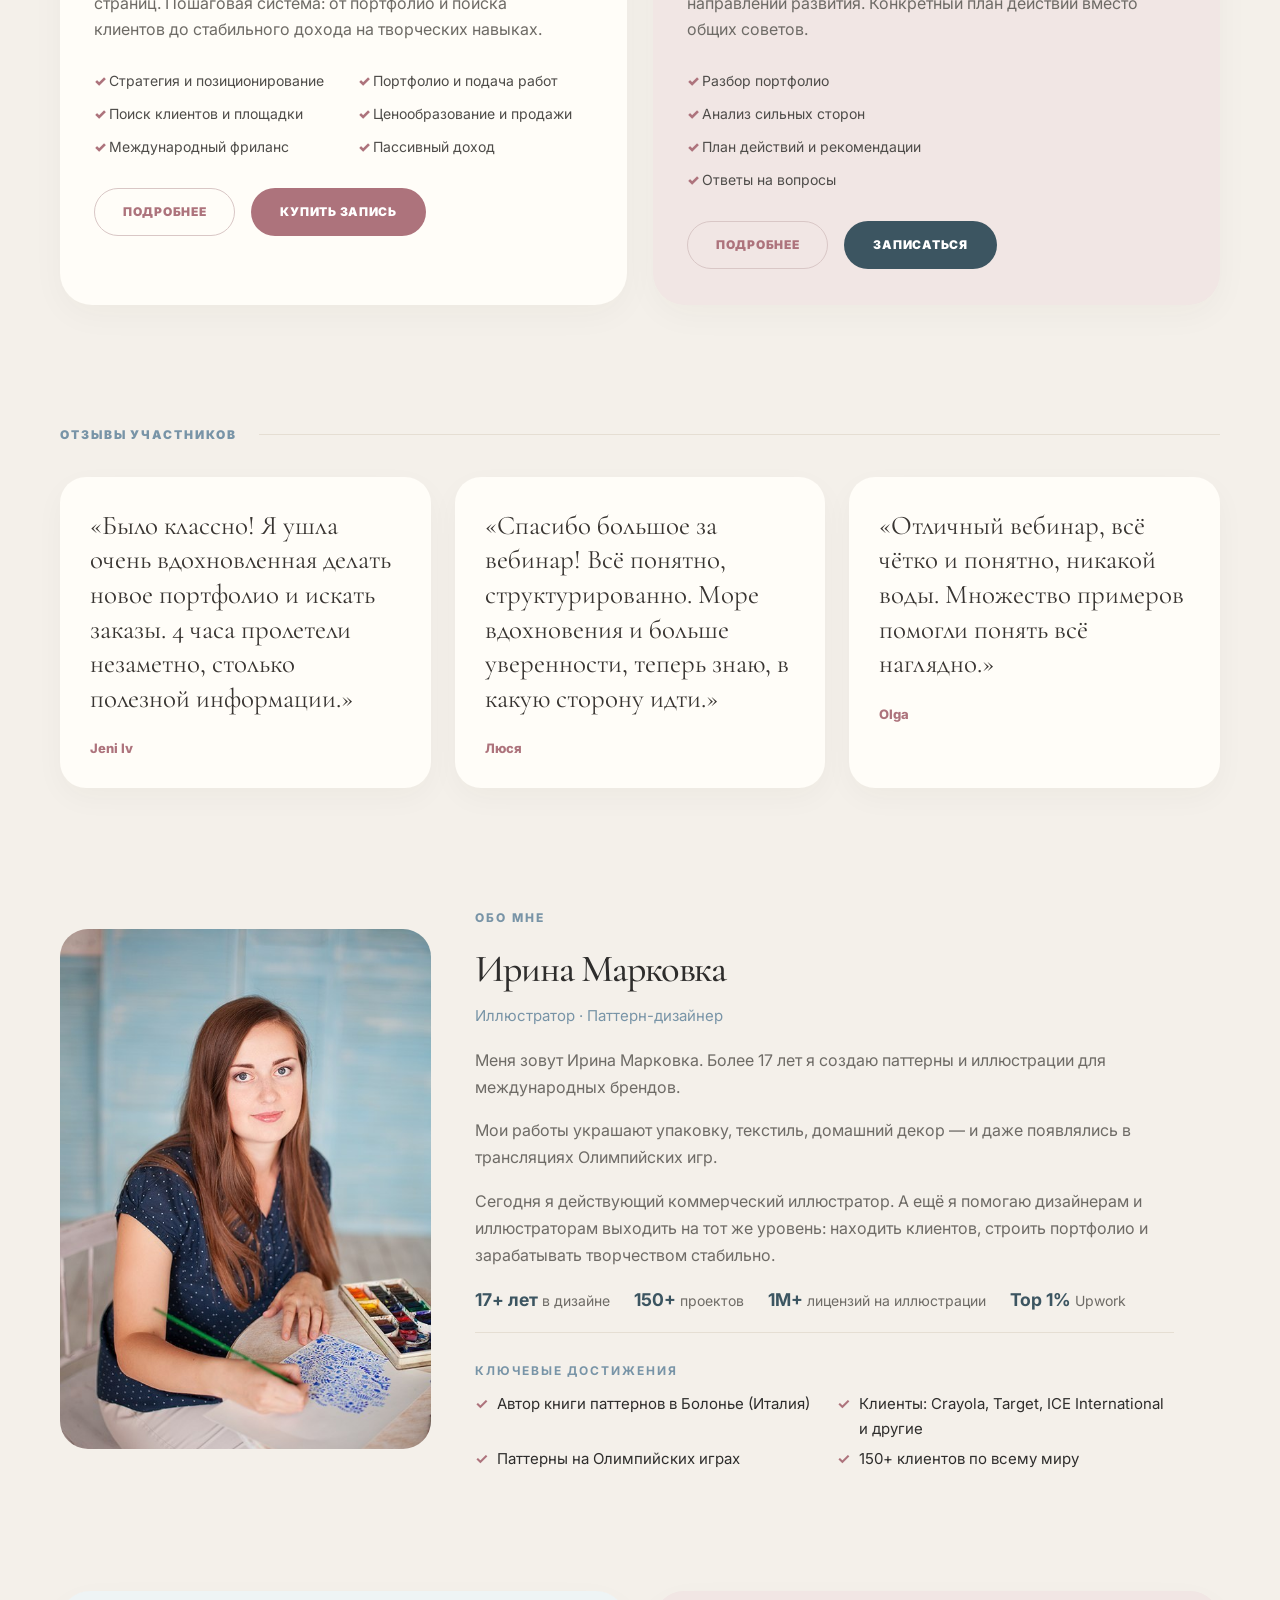
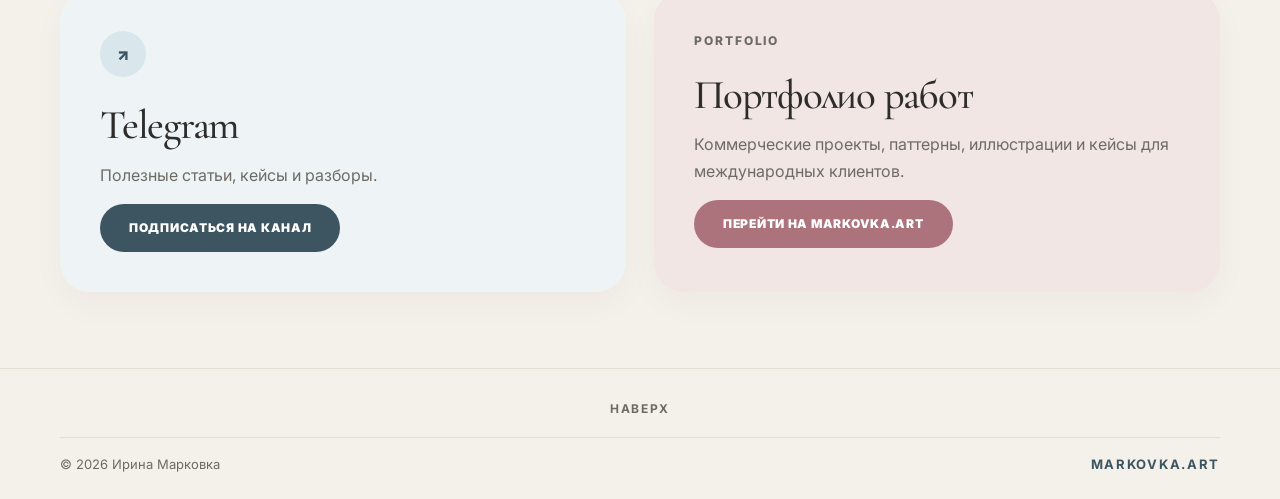
==== commit 5010e926: "обо мне блоки обо мне, и начала делать компактее первые экраны под мобильную версию" ====
--- a/index.html
+++ b/index.html
@@ -24,40 +24,139 @@
 
     gtag('config', 'G-EKBG47SY8M');
   </script>
+
+  <style>
+    /* ===== КОМПАКТНЫЙ ГЕРОЙ ===== */
+    .hero-card {
+      padding: 44px 52px 40px !important;
+    }
+    .hero-copy .lead {
+      font-size: 18px;
+      margin-top: 18px;
+      max-width: 480px;
+    }
+    .hero-copy .body-text {
+      display: none;
+    }
+    .hero-copy .actions {
+      margin-top: 20px;
+    }
+    .hero-image {
+      min-height: 440px !important;
+    }
+    .hero-image img {
+      min-height: 440px !important;
+    }
+
+    /* ===== БЛОК "ОБО МНЕ" ===== */
+    .about-card-compact {
+      display: flex;
+      gap: 44px;
+      align-items: center;
+    }
+    .about-card-compact .about-image {
+      max-width: 32%;
+      flex-shrink: 0;
+    }
+    .about-card-compact .about-image img {
+      width: 100%;
+      aspect-ratio: 1/1.2;
+      object-fit: cover;
+      border-radius: 24px;
+    }
+    .about-card-compact .about-copy {
+      flex: 1;
+    }
+
+    @media (max-width: 1020px) {
+      .hero-card {
+        padding: 32px 28px !important;
+      }
+      .hero-image {
+        min-height: 300px !important;
+      }
+      .hero-image img {
+        min-height: 300px !important;
+      }
+    }
+
+    @media (max-width: 820px) {
+      .about-card-compact {
+        flex-direction: column;
+        gap: 28px;
+      }
+      .about-card-compact .about-image {
+        max-width: 60%;
+      }
+      .about-card-compact .about-copy ul {
+        grid-template-columns: 1fr;
+      }
+    }
+
+    @media (max-width: 640px) {
+      .hero-card {
+        padding: 18px 16px 24px !important;
+        border-radius: 24px !important;
+      }
+      .hero-copy .lead {
+        font-size: 16px;
+        margin-top: 12px;
+      }
+      .hero-copy .actions {
+        margin-top: 14px;
+        gap: 10px;
+      }
+      .hero-copy .actions .button {
+        font-size: 11px;
+        min-height: 42px;
+        padding: 0 18px;
+      }
+      .hero-image {
+        min-height: 180px !important;
+      }
+      .hero-image img {
+        min-height: 180px !important;
+        aspect-ratio: 4/3;
+        object-position: 52% 50%;
+      }
+      h1 {
+        font-size: 36px !important;
+      }
+    }
+  </style>
 </head>
 
 <body>
   <header class="site-header">
-  <a class="brand" href="index.html" aria-label="Markovka">
-    <img src="logo-markovka.png" alt="Markovka">
-  </a>
-
-  <input class="nav-toggle" type="checkbox" id="nav-toggle">
-  <label class="burger" for="nav-toggle" aria-label="Открыть меню">
-    <span></span>
-    <span></span>
-    <span></span>
-  </label>
-
-  <nav class="nav" aria-label="Навигация">
-    <a href="index.html">Главная</a>
-    <a href="webinar.html">Вебинар</a>
-    <a href="strategy.html">Персональная стратегия</a>
-    <a href="articles.html">Статьи</a>
-        <a href="index.html#about">Обо мне</a>
-  </nav>
-
-  <a class="header-link" href="https://docs.google.com/forms/d/1lf9KseqGWi2FmkiFGvXtNCnMNeQKkgYbypA-zxr-Fec/viewform" target="_blank" rel="noopener noreferrer">Оставить заявку</a>
-</header>
+    <a class="brand" href="index.html" aria-label="Markovka">
+      <img src="logo-markovka.png" alt="Markovka">
+    </a>
+
+    <input class="nav-toggle" type="checkbox" id="nav-toggle">
+    <label class="burger" for="nav-toggle" aria-label="Открыть меню">
+      <span></span>
+      <span></span>
+      <span></span>
+    </label>
+    <nav class="nav" aria-label="Навигация">
+      <a href="index.html">Главная</a>
+      <a href="webinar.html">Вебинар</a>
+      <a href="strategy.html">Персональная стратегия</a>
+      <a href="articles.html">Статьи</a>
+      <a href="index.html#about">Обо мне</a>
+    </nav>
+
+    <a class="header-link" href="https://docs.google.com/forms/d/1lf9KseqGWi2FmkiFGvXtNCnMNeQKkgYbypA-zxr-Fec/viewform" target="_blank" rel="noopener noreferrer">Оставить заявку</a>
+  </header>
 
   <main id="top">
+    <!-- ===== ГЕРОЙ ===== -->
     <section class="hero">
       <div class="container hero-card">
         <div class="hero-copy">
-          <p class="eyebrow">Практический опыт • 17+ лет</p>
+          <p class="eyebrow">Практический опыт · 17+ лет</p>
           <h1>Как дизайнеру и иллюстратору зарабатывать на творчестве</h1>
           <p class="lead">Практический вебинар и персональная стратегия для дизайнеров, иллюстраторов и авторов паттернов.</p>
-          <p class="body-text">Пошаговые инструменты, проверенные на реальном опыте работы с международными клиентами, фрилансом и продажей творческих услуг.</p>
 
           <div class="actions">
             <a class="button dark" href="webinar.html">Подробнее о вебинаре</a>
@@ -151,25 +250,54 @@
       </div>
     </section>
 
+    <!-- ===== БЛОК "ОБО МНЕ" ===== -->
     <section class="section about" id="about">
-      <div class="container about-card">
+      <div class="container about-card-compact">
         <div class="about-image">
           <img src="about-irina.jpg" alt="Ирина Марковка">
         </div>
         <div class="about-copy">
           <p class="eyebrow">Обо мне</p>
-          <h2>Ирина Марковка</h2>
-          <p class="role">Иллюстратор • Паттерн-дизайнер</p>
-          <p class="about-lead">Более 17 лет я работаю в дизайне и иллюстрации.</p>
-          <p>Помогаю дизайнерам находить клиентов, выстраивать портфолио и зарабатывать на своих работах через международный фриланс, прямые заказы и развитие понятной системы продуктов.</p>
-
-          <div class="stats">
-            <div><strong>17+ лет в дизайне и иллюстрации</strong></div>
-            <div><strong>Expert Vetted Top 1% Upwork</strong></div>
-            <div><strong>98+ коммерческих проектов на Upwork</strong></div>
-            <div><strong>Международные клиенты</strong></div>
-            <div><strong>Тысячи проданных дизайнов</strong></div>
-            <div><strong>Опыт стоков, фриланса и прямых заказов</strong></div>
+          <h2 style="font-size: 2.4rem; margin-bottom: 4px;">Ирина Марковка</h2>
+          <p style="font-size: 15px; color: var(--blue-light); margin-bottom: 18px;">Иллюстратор · Паттерн-дизайнер</p>
+
+          <p style="font-size: 16px; line-height: 1.7; max-width: 100%; margin-bottom: 10px;">
+            Меня зовут Ирина Марковка. Более 17 лет я создаю паттерны и иллюстрации для международных брендов.
+          </p>
+          <p style="font-size: 16px; line-height: 1.7; max-width: 100%; margin-bottom: 10px;">
+            Мои работы украшают упаковку, текстиль, домашний декор — и даже появлялись в трансляциях Олимпийских игр.
+          </p>
+          <p style="font-size: 16px; line-height: 1.7; max-width: 100%; margin-bottom: 16px;">
+            Сегодня я действующий коммерческий иллюстратор. А ещё я помогаю дизайнерам и иллюстраторам выходить на тот же уровень: находить клиентов, строить портфолио и зарабатывать творчеством стабильно.
+          </p>
+
+          <div style="display: flex; flex-wrap: wrap; gap: 8px 24px; margin: 16px 0 18px; font-size: 14px; color: var(--muted);">
+            <span><strong style="color: var(--blue); font-size: 1.1rem;">17+ лет</strong> в дизайне</span>
+            <span><strong style="color: var(--blue); font-size: 1.1rem;">150+</strong> проектов</span>
+            <span><strong style="color: var(--blue); font-size: 1.1rem;">1M+</strong> лицензий на иллюстрации</span>
+            <span><strong style="color: var(--blue); font-size: 1.1rem;">Top 1%</strong> Upwork</span>
+          </div>
+
+          <div style="border-top: 1px solid var(--line); padding-top: 16px;">
+            <p style="font-size: 12px; font-weight: 700; color: var(--blue-light); letter-spacing: 0.16em; text-transform: uppercase; margin-bottom: 10px;">Ключевые достижения</p>
+            <ul style="list-style: none; padding: 0; margin: 0; display: grid; grid-template-columns: 1fr 1fr; gap: 4px 24px; font-size: 15px; line-height: 1.7;">
+              <li style="position: relative; padding-left: 22px;">
+                <span style="position: absolute; left: 0; color: var(--rose); font-weight: 700;">✓</span>
+                Автор книги паттернов в Болонье (Италия)
+              </li>
+              <li style="position: relative; padding-left: 22px;">
+                <span style="position: absolute; left: 0; color: var(--rose); font-weight: 700;">✓</span>
+                Клиенты: Crayola, Target, ICE International и другие
+              </li>
+              <li style="position: relative; padding-left: 22px;">
+                <span style="position: absolute; left: 0; color: var(--rose); font-weight: 700;">✓</span>
+                Паттерны на Олимпийских играх
+              </li>
+              <li style="position: relative; padding-left: 22px;">
+                <span style="position: absolute; left: 0; color: var(--rose); font-weight: 700;">✓</span>
+                150+ клиентов по всему миру
+              </li>
+            </ul>
           </div>
         </div>
       </div>
@@ -195,33 +323,27 @@
   </main>
 
   <footer class="footer">
-  <div class="container">
-
-    <!-- ССЫЛКА "НАВЕРХ" — ПРОСТО ТЕКСТ -->
-    <div class="footer-top">
-      <a href="#" class="back-to-top" aria-label="Наверх">Наверх</a>
+    <div class="container">
+      <div class="footer-top">
+        <a href="#" class="back-to-top" aria-label="Наверх">Наверх</a>
+      </div>
+      <div class="footer-bottom">
+        <span>© 2026 Ирина Марковка</span>
+        <a href="https://markovka.art" target="_blank" rel="noopener noreferrer">Markovka.art</a>
+      </div>
     </div>
-
-    <!-- КОПИРАЙТ -->
-    <div class="footer-bottom">
-      <span>© 2026 Ирина Марковка</span>
-      <a href="https://markovka.art" target="_blank" rel="noopener noreferrer">Markovka.art</a>
-    </div>
-
-  </div>
-</footer>
-
-<!-- ПЛАВНАЯ ПРОКРУТКА -->
-<script>
-document.addEventListener('DOMContentLoaded', function() {
-  const backToTop = document.querySelector('.back-to-top');
-  if (backToTop) {
-    backToTop.addEventListener('click', function(e) {
-      e.preventDefault();
-      window.scrollTo({ top: 0, behavior: 'smooth' });
+  </footer>
+
+  <script>
+    document.addEventListener('DOMContentLoaded', function() {
+      const backToTop = document.querySelector('.back-to-top');
+      if (backToTop) {
+        backToTop.addEventListener('click', function(e) {
+          e.preventDefault();
+          window.scrollTo({ top: 0, behavior: 'smooth' });
+        });
+      }
     });
-  }
-});
-</script>
+  </script>
 </body>
-</html>
+</html>
--- a/style.css
+++ b/style.css
@@ -956,4 +956,35 @@
   left: 0;
   color: #5b84a8;
   font-weight: 700;
+}/* ===== КОМПАКТНЫЙ БЛОК "ОБО МНЕ" ===== */
+.about-card-compact {
+  display: flex;
+  gap: 44px;
+  align-items: center;
+}
+.about-card-compact .about-image {
+  max-width: 32%;
+  flex-shrink: 0;
+}
+.about-card-compact .about-image img {
+  width: 100%;
+  aspect-ratio: 1/1.2;
+  object-fit: cover;
+  border-radius: 24px;
+}
+.about-card-compact .about-copy {
+  flex: 1;
+}
+
+@media (max-width: 820px) {
+  .about-card-compact {
+    flex-direction: column;
+    gap: 28px;
+  }
+  .about-card-compact .about-image {
+    max-width: 60%;
+  }
+  .about-card-compact .about-copy ul {
+    grid-template-columns: 1fr;
+  }
 }
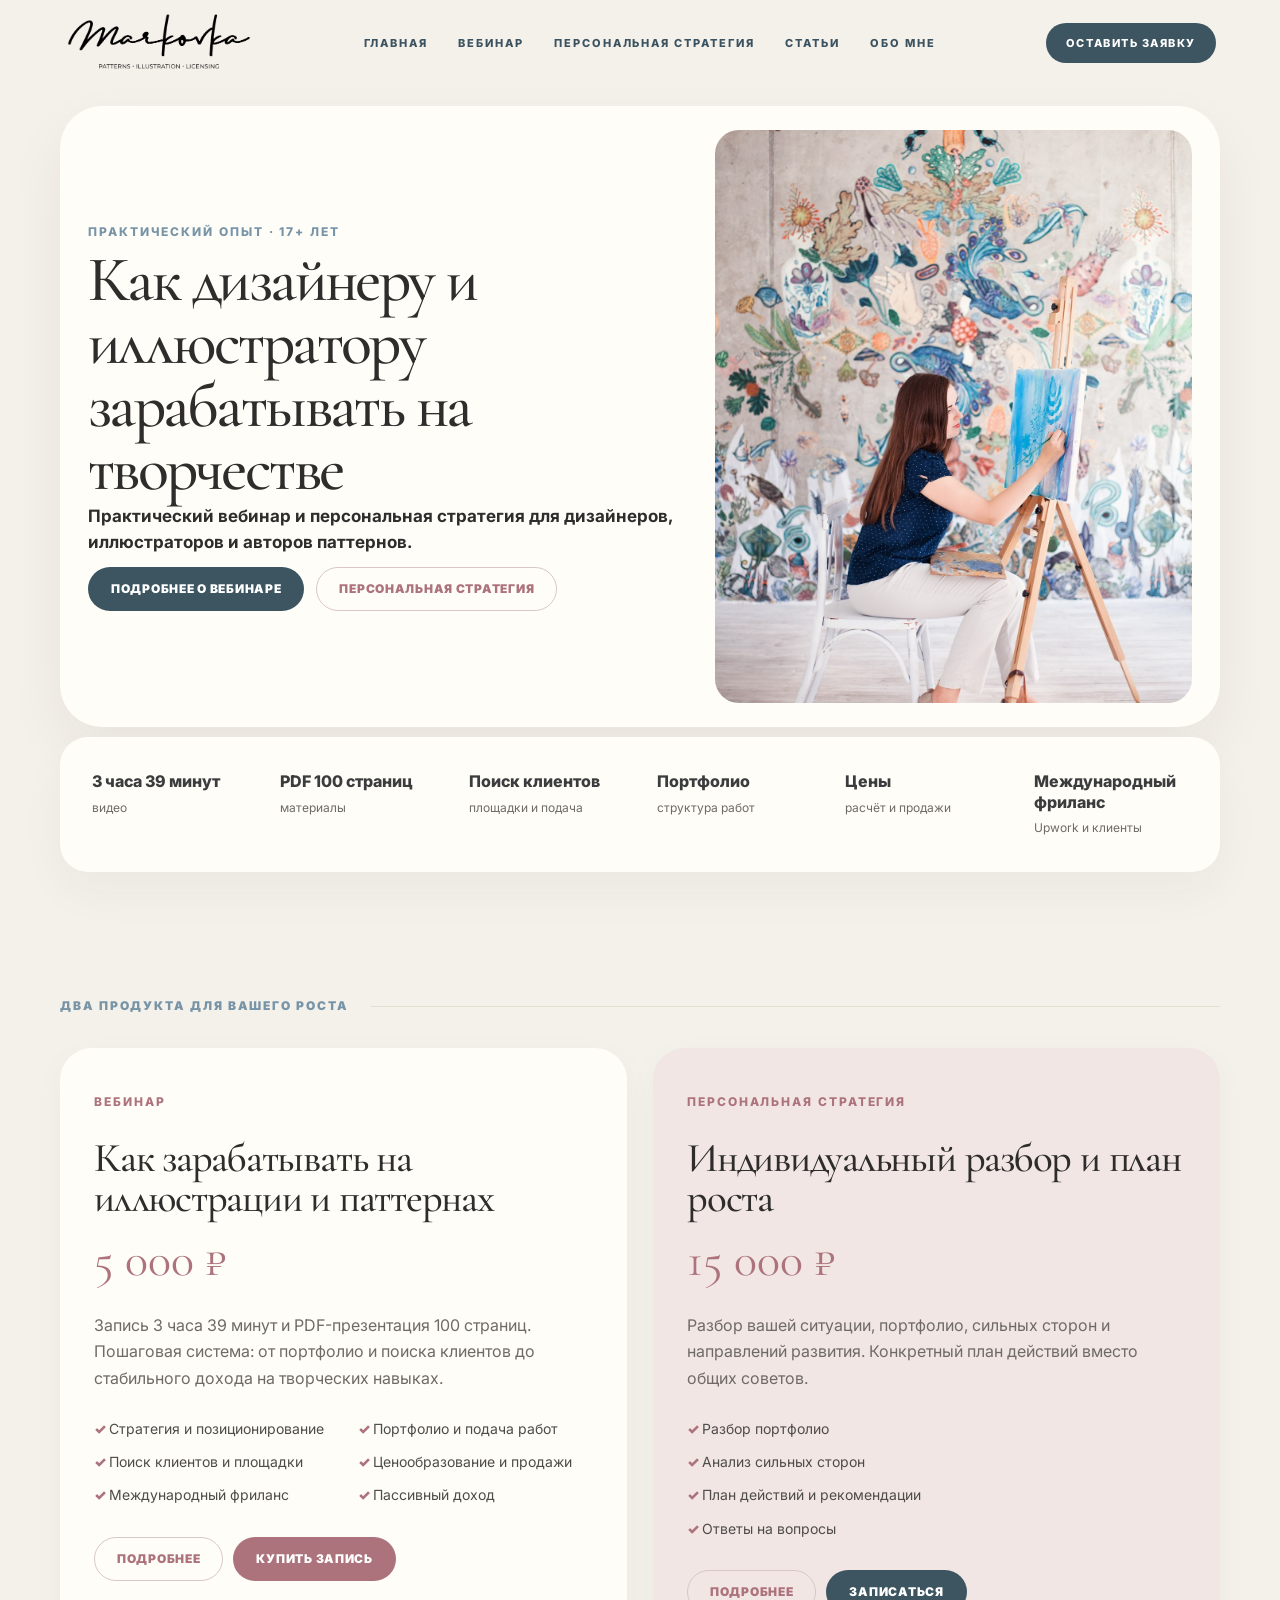
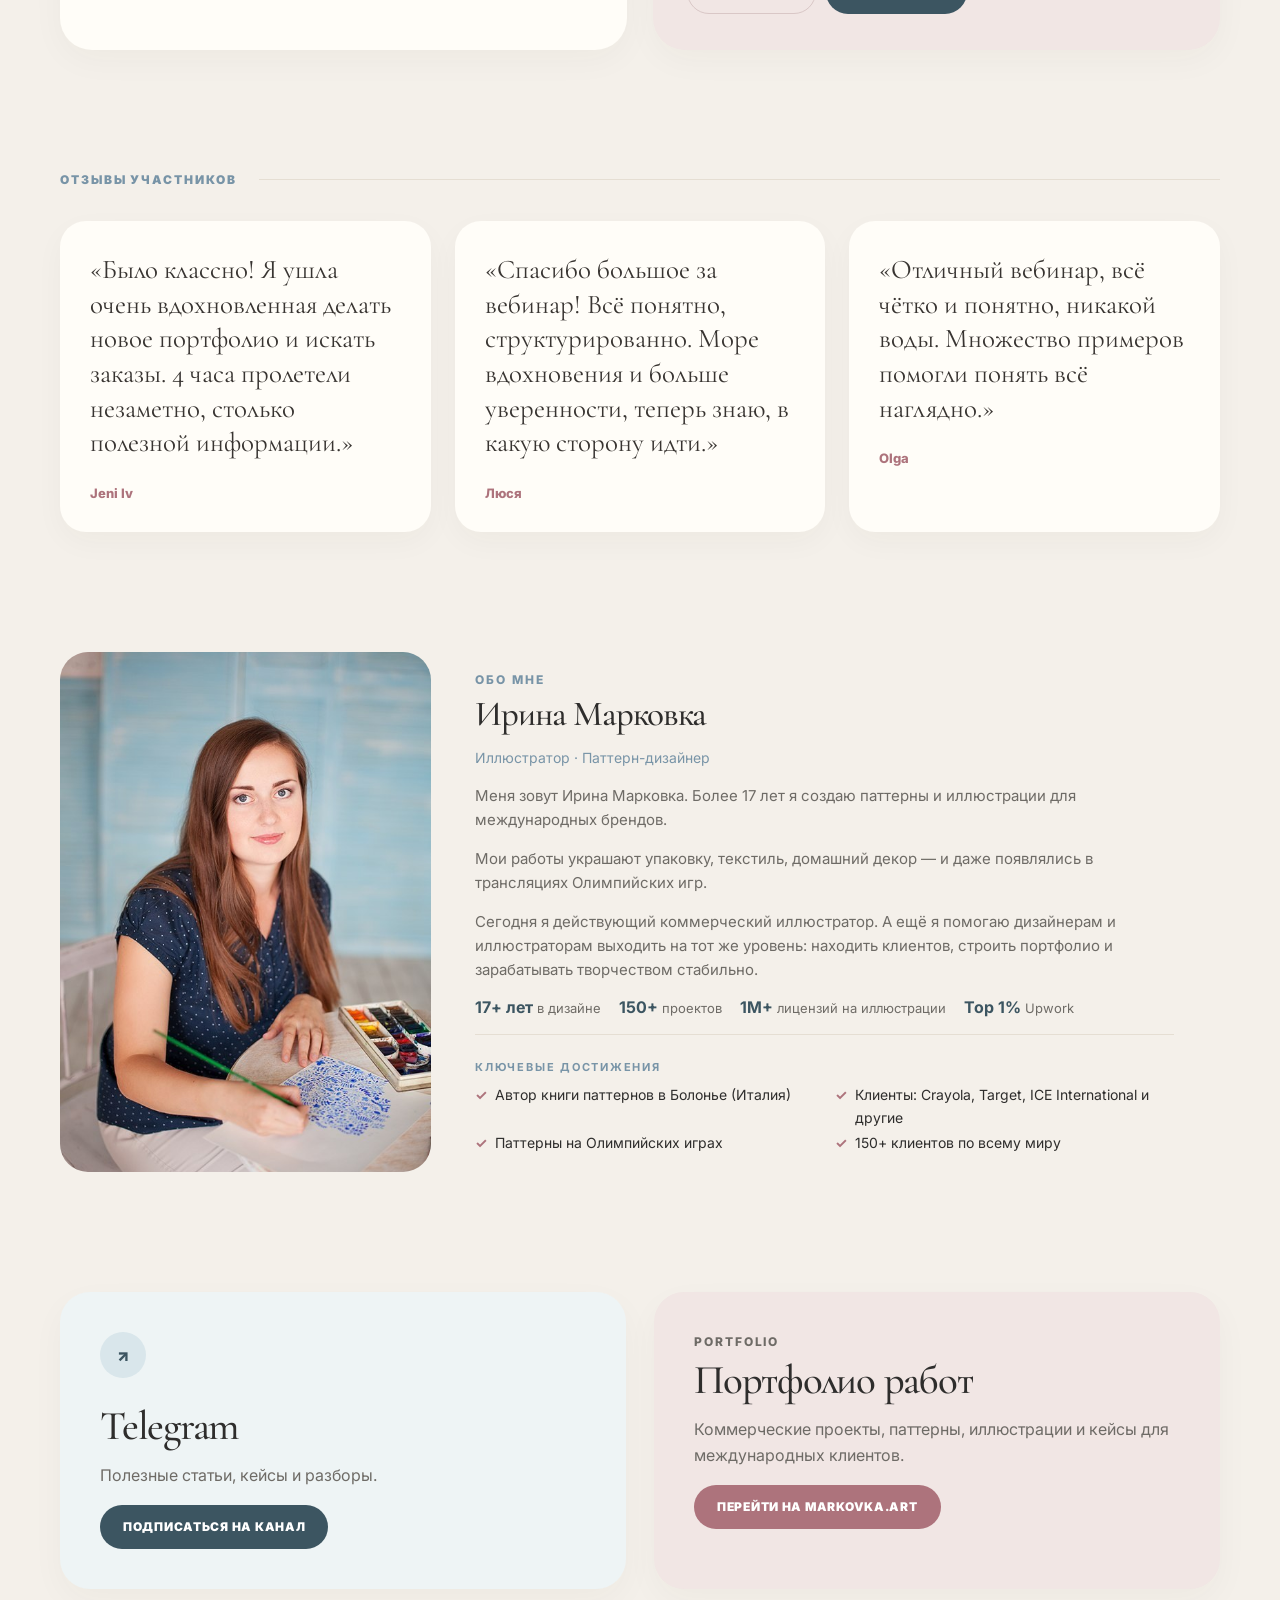
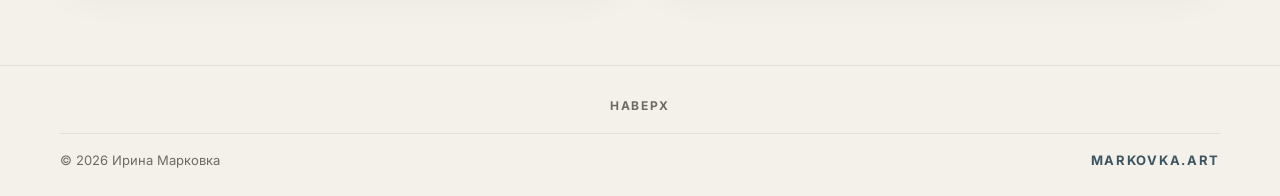
==== commit 41c337a1: "главная страница главная страницы" ====
--- a/index.html
+++ b/index.html
@@ -21,106 +21,99 @@
     window.dataLayer = window.dataLayer || [];
     function gtag(){dataLayer.push(arguments);}
     gtag('js', new Date());
-
     gtag('config', 'G-EKBG47SY8M');
   </script>
 
   <style>
     /* ===== КОМПАКТНЫЙ ГЕРОЙ ===== */
+    .hero {
+      padding: 20px 0 10px !important;
+    }
     .hero-card {
-      padding: 44px 52px 40px !important;
+      display: grid !important;
+      grid-template-columns: 1fr 0.8fr !important;
+      gap: 30px !important;
+      align-items: center !important;
+      padding: 24px 28px 24px !important;
+      background: var(--paper) !important;
+      border-radius: 42px !important;
+      box-shadow: var(--shadow) !important;
+    }
+    .hero-copy .eyebrow {
+      margin-bottom: 8px !important;
     }
     .hero-copy .lead {
-      font-size: 18px;
-      margin-top: 18px;
-      max-width: 480px;
-    }
-    .hero-copy .body-text {
-      display: none;
+      font-size: 17px !important;
+      margin-top: 4px !important;
+      margin-bottom: 0 !important;
+      max-width: 100% !important;
     }
     .hero-copy .actions {
-      margin-top: 20px;
+      margin-top: 12px !important;
+      gap: 12px !important;
     }
     .hero-image {
-      min-height: 440px !important;
+      min-height: auto !important;
+      max-width: 100% !important;
     }
     .hero-image img {
-      min-height: 440px !important;
-    }
-
-    /* ===== БЛОК "ОБО МНЕ" ===== */
-    .about-card-compact {
-      display: flex;
-      gap: 44px;
-      align-items: center;
-    }
-    .about-card-compact .about-image {
-      max-width: 32%;
-      flex-shrink: 0;
-    }
-    .about-card-compact .about-image img {
-      width: 100%;
+      min-height: auto !important;
       aspect-ratio: 1/1.2;
       object-fit: cover;
       border-radius: 24px;
-    }
-    .about-card-compact .about-copy {
-      flex: 1;
+      width: 100%;
     }
 
     @media (max-width: 1020px) {
       .hero-card {
-        padding: 32px 28px !important;
+        grid-template-columns: 1fr !important;
+        gap: 20px !important;
+        padding: 20px 20px 20px !important;
       }
       .hero-image {
-        min-height: 300px !important;
-      }
-      .hero-image img {
-        min-height: 300px !important;
-      }
-    }
-
-    @media (max-width: 820px) {
-      .about-card-compact {
-        flex-direction: column;
-        gap: 28px;
-      }
-      .about-card-compact .about-image {
-        max-width: 60%;
-      }
-      .about-card-compact .about-copy ul {
-        grid-template-columns: 1fr;
+        max-width: 55% !important;
+        margin: 0 auto;
       }
     }
 
     @media (max-width: 640px) {
+      .hero {
+        padding: 10px 0 8px !important;
+      }
       .hero-card {
-        padding: 18px 16px 24px !important;
-        border-radius: 24px !important;
+        padding: 14px 12px 16px !important;
+        border-radius: 20px !important;
+        gap: 12px !important;
+      }
+      .hero-copy {
+        order: 2;
+      }
+      .hero-image {
+        order: 1;
+        max-width: 65% !important;
+        margin: 0 auto;
+      }
+      .hero-copy .eyebrow {
+        font-size: 10px !important;
+        margin-bottom: 4px !important;
       }
       .hero-copy .lead {
-        font-size: 16px;
-        margin-top: 12px;
+        font-size: 14px !important;
+        margin-top: 4px !important;
       }
       .hero-copy .actions {
-        margin-top: 14px;
-        gap: 10px;
+        margin-top: 8px !important;
+        gap: 6px !important;
       }
       .hero-copy .actions .button {
-        font-size: 11px;
-        min-height: 42px;
-        padding: 0 18px;
-      }
-      .hero-image {
-        min-height: 180px !important;
-      }
-      .hero-image img {
-        min-height: 180px !important;
-        aspect-ratio: 4/3;
-        object-position: 52% 50%;
+        font-size: 10px !important;
+        min-height: 34px !important;
+        padding: 0 12px !important;
+        width: 100% !important;
+        justify-content: center !important;
       }
       h1 {
-        font-size: 36px !important;
+        font-size: 28px !important;
       }
     }
   </style>
@@ -173,7 +166,7 @@
     <section class="features" aria-label="Ключевые материалы">
       <div class="container feature-card clean-features">
         <div class="feature-item"><span>3 часа 39 минут</span><small>видео</small></div>
-        <div class="feature-item"><span>PDF более 100 страниц</span><small>материалы</small></div>
+        <div class="feature-item"><span>PDF 100 страниц</span><small>материалы</small></div>
         <div class="feature-item"><span>Поиск клиентов</span><small>площадки и подача</small></div>
         <div class="feature-item"><span>Портфолио</span><small>структура работ</small></div>
         <div class="feature-item"><span>Цены</span><small>расчёт и продажи</small></div>
@@ -190,7 +183,7 @@
             <p class="card-eyebrow">Вебинар</p>
             <h2>Как зарабатывать на иллюстрации и паттернах</h2>
             <p class="product-price">5 000 ₽</p>
-            <p class="product-text">Запись 3 часа 39 минут и PDF-презентация более 100 страниц. Пошаговая система: от портфолио и поиска клиентов до стабильного дохода на творческих навыках.</p>
+            <p class="product-text">Запись 3 часа 39 минут и PDF-презентация 100 страниц. Пошаговая система: от портфолио и поиска клиентов до стабильного дохода на творческих навыках.</p>
 
             <ul class="columns-list">
               <li>Стратегия и позиционирование</li>
@@ -250,7 +243,6 @@
       </div>
     </section>
 
-    <!-- ===== БЛОК "ОБО МНЕ" ===== -->
     <section class="section about" id="about">
       <div class="container about-card-compact">
         <div class="about-image">
@@ -258,42 +250,42 @@
         </div>
         <div class="about-copy">
           <p class="eyebrow">Обо мне</p>
-          <h2 style="font-size: 2.4rem; margin-bottom: 4px;">Ирина Марковка</h2>
-          <p style="font-size: 15px; color: var(--blue-light); margin-bottom: 18px;">Иллюстратор · Паттерн-дизайнер</p>
-
-          <p style="font-size: 16px; line-height: 1.7; max-width: 100%; margin-bottom: 10px;">
+          <h2 style="font-size: 2.2rem; margin-bottom: 2px;">Ирина Марковка</h2>
+          <p style="font-size: 14px; color: var(--blue-light); margin-bottom: 14px;">Иллюстратор · Паттерн-дизайнер</p>
+
+          <p style="font-size: 15px; line-height: 1.6; max-width: 100%; margin-bottom: 6px;">
             Меня зовут Ирина Марковка. Более 17 лет я создаю паттерны и иллюстрации для международных брендов.
           </p>
-          <p style="font-size: 16px; line-height: 1.7; max-width: 100%; margin-bottom: 10px;">
+          <p style="font-size: 15px; line-height: 1.6; max-width: 100%; margin-bottom: 6px;">
             Мои работы украшают упаковку, текстиль, домашний декор — и даже появлялись в трансляциях Олимпийских игр.
           </p>
-          <p style="font-size: 16px; line-height: 1.7; max-width: 100%; margin-bottom: 16px;">
+          <p style="font-size: 15px; line-height: 1.6; max-width: 100%; margin-bottom: 12px;">
             Сегодня я действующий коммерческий иллюстратор. А ещё я помогаю дизайнерам и иллюстраторам выходить на тот же уровень: находить клиентов, строить портфолио и зарабатывать творчеством стабильно.
           </p>
 
-          <div style="display: flex; flex-wrap: wrap; gap: 8px 24px; margin: 16px 0 18px; font-size: 14px; color: var(--muted);">
-            <span><strong style="color: var(--blue); font-size: 1.1rem;">17+ лет</strong> в дизайне</span>
-            <span><strong style="color: var(--blue); font-size: 1.1rem;">150+</strong> проектов</span>
-            <span><strong style="color: var(--blue); font-size: 1.1rem;">1M+</strong> лицензий на иллюстрации</span>
-            <span><strong style="color: var(--blue); font-size: 1.1rem;">Top 1%</strong> Upwork</span>
+          <div style="display: flex; flex-wrap: wrap; gap: 6px 18px; margin: 10px 0 14px; font-size: 13px; color: var(--muted);">
+            <span><strong style="color: var(--blue); font-size: 1rem;">17+ лет</strong> в дизайне</span>
+            <span><strong style="color: var(--blue); font-size: 1rem;">150+</strong> проектов</span>
+            <span><strong style="color: var(--blue); font-size: 1rem;">1M+</strong> лицензий на иллюстрации</span>
+            <span><strong style="color: var(--blue); font-size: 1rem;">Top 1%</strong> Upwork</span>
           </div>
 
-          <div style="border-top: 1px solid var(--line); padding-top: 16px;">
-            <p style="font-size: 12px; font-weight: 700; color: var(--blue-light); letter-spacing: 0.16em; text-transform: uppercase; margin-bottom: 10px;">Ключевые достижения</p>
-            <ul style="list-style: none; padding: 0; margin: 0; display: grid; grid-template-columns: 1fr 1fr; gap: 4px 24px; font-size: 15px; line-height: 1.7;">
-              <li style="position: relative; padding-left: 22px;">
+          <div style="border-top: 1px solid var(--line); padding-top: 12px;">
+            <p style="font-size: 11px; font-weight: 700; color: var(--blue-light); letter-spacing: 0.16em; text-transform: uppercase; margin-bottom: 8px;">Ключевые достижения</p>
+            <ul style="list-style: none; padding: 0; margin: 0; display: grid; grid-template-columns: 1fr 1fr; gap: 3px 20px; font-size: 14px; line-height: 1.6;">
+              <li style="position: relative; padding-left: 20px;">
                 <span style="position: absolute; left: 0; color: var(--rose); font-weight: 700;">✓</span>
                 Автор книги паттернов в Болонье (Италия)
               </li>
-              <li style="position: relative; padding-left: 22px;">
+              <li style="position: relative; padding-left: 20px;">
                 <span style="position: absolute; left: 0; color: var(--rose); font-weight: 700;">✓</span>
                 Клиенты: Crayola, Target, ICE International и другие
               </li>
-              <li style="position: relative; padding-left: 22px;">
+              <li style="position: relative; padding-left: 20px;">
                 <span style="position: absolute; left: 0; color: var(--rose); font-weight: 700;">✓</span>
                 Паттерны на Олимпийских играх
               </li>
-              <li style="position: relative; padding-left: 22px;">
+              <li style="position: relative; padding-left: 20px;">
                 <span style="position: absolute; left: 0; color: var(--rose); font-weight: 700;">✓</span>
                 150+ клиентов по всему миру
               </li>
--- a/style.css
+++ b/style.css
@@ -85,21 +85,21 @@
 
 /* ===== ГЕРОЙ ===== */
 .hero {
-  padding: 50px 0 34px;
+  padding: 20px 0 10px;
 }
 .hero-card {
   display: grid;
-  grid-template-columns: 1.02fr .98fr;
-  gap: 76px;
+  grid-template-columns: 1fr 0.7fr;
+  gap: 30px;
   align-items: center;
   background: var(--paper);
   border-radius: 42px;
-  padding: 68px 62px 64px;
+  padding: 24px 28px;
   box-shadow: var(--shadow);
 }
 .eyebrow,
 .card-eyebrow {
-  margin: 0 0 24px;
+  margin: 0 0 8px;
   color: var(--blue-light);
   font-size: 12px;
   font-weight: 800;
@@ -119,7 +119,7 @@
   color: var(--ink);
 }
 h1 {
-  font-size: clamp(58px, 6.2vw, 92px);
+  font-size: clamp(38px, 5vw, 72px);
   letter-spacing: -.04em;
 }
 h2 {
@@ -129,16 +129,13 @@
 
 .lead {
   font-weight: 700;
-  font-size: 20px;
+  font-size: 17px;
   line-height: 1.5;
-  max-width: 500px;
-  margin: 32px 0 0;
+  margin: 4px 0 0;
+  max-width: 100%;
 }
 .body-text {
-  color: var(--muted);
-  font-size: 16px;
-  max-width: 520px;
-  margin: 22px 0 0;
+  display: none;
 }
 .keywords {
   display: none;
@@ -147,15 +144,15 @@
 .actions {
   display: flex;
   flex-wrap: wrap;
-  gap: 16px;
-  margin-top: 30px;
+  gap: 10px;
+  margin-top: 10px;
 }
 .button {
   display: inline-flex;
   align-items: center;
   justify-content: center;
-  min-height: 48px;
-  padding: 0 28px;
+  min-height: 44px;
+  padding: 0 22px;
   border-radius: 999px;
   border: 1px solid transparent;
   font-size: 12px;
@@ -182,21 +179,19 @@
 }
 
 .hero-image {
-  overflow: hidden;
-  align-self: stretch;
-  min-height: 610px;
+  min-height: auto;
+  max-width: 100%;
 }
 .hero-image img {
   width: 100%;
-  height: 100%;
-  min-height: 610px;
+  aspect-ratio: 1/1.2;
   object-fit: cover;
-  object-position: 52% 50%;
+  border-radius: 24px;
 }
 
 /* ===== БЛОКИ ===== */
 .features {
-  padding: 0 0 94px;
+  padding: 0 0 80px;
 }
 .feature-card {
   display: grid;
@@ -416,7 +411,7 @@
   max-width: 520px;
 }
 
-/* ===== СТАТЬИ (ОБЩИЙ РАЗДЕЛ) ===== */
+/* ===== СТАТЬИ ===== */
 .articles-hero {
   padding: 76px 0 64px;
   border-bottom: 1px solid var(--line);
@@ -499,7 +494,6 @@
   letter-spacing: .2em;
   text-transform: uppercase;
 }
-
 .article-card h2 {
   font-size: 38px !important;
   line-height: 1.08 !important;
@@ -541,8 +535,6 @@
 .article-card h2 a:hover {
   color: var(--rose);
 }
-
-/* ===== ТЕКСТ СТАТЬИ ===== */
 .article-text {
   max-width: 760px;
 }
@@ -558,7 +550,6 @@
 .article-text a:not(.text-link):hover {
   color: #ad737c;
 }
-
 .article-image {
   max-width: 760px;
   margin: 52px 0;
@@ -575,8 +566,6 @@
   margin-top: 12px;
   text-align: center;
 }
-
-/* ===== СВЯЗАННЫЕ СТАТЬИ ===== */
 .article-related {
   max-width: 760px;
   margin: 0 auto 48px;
@@ -593,7 +582,6 @@
 .article-related h2 a:hover {
   color: #6f91a6;
 }
-
 .text-link {
   display: inline-block;
   margin-top: 8px;
@@ -609,6 +597,26 @@
   opacity: 0.7;
 }
 
+/* ===== КОМПАКТНЫЙ БЛОК "ОБО МНЕ" ===== */
+.about-card-compact {
+  display: flex;
+  gap: 44px;
+  align-items: center;
+}
+.about-card-compact .about-image {
+  max-width: 32%;
+  flex-shrink: 0;
+}
+.about-card-compact .about-image img {
+  width: 100%;
+  aspect-ratio: 1/1.2;
+  object-fit: cover;
+  border-radius: 24px;
+}
+.about-card-compact .about-copy {
+  flex: 1;
+}
+
 /* ===== ФУТЕР ===== */
 .footer {
   border-top: 1px solid var(--line);
@@ -621,8 +629,6 @@
   flex-direction: column;
   gap: 18px;
 }
-
-/* ССЫЛКА "НАВЕРХ" — ТОЛЬКО ТЕКСТ */
 .footer-top {
   display: flex;
   justify-content: center;
@@ -644,8 +650,6 @@
 .back-to-top:hover {
   color: var(--blue);
 }
-
-/* КОПИРАЙТ */
 .footer-bottom {
   display: flex;
   justify-content: space-between;
@@ -666,15 +670,6 @@
   color: var(--rose);
 }
 
-/* МОБИЛЬНЫЕ */
-@media (max-width: 640px) {
-  .footer-bottom {
-    flex-direction: column;
-    gap: 6px;
-    text-align: center;
-  }
-}
-
 /* ===== БУРГЕР ===== */
 .nav-toggle {
   display: none;
@@ -706,15 +701,13 @@
   }
   .hero-card {
     grid-template-columns: 1fr;
-    gap: 40px;
+    gap: 24px;
+    padding: 20px 24px;
   }
   .hero-image {
     order: -1;
-    min-height: auto;
-  }
-  .hero-image img {
-    min-height: auto;
-    aspect-ratio: 4/3;
+    max-width: 55%;
+    margin: 0 auto;
   }
   .feature-card {
     grid-template-columns: repeat(3, 1fr);
@@ -730,6 +723,16 @@
   }
   .about-copy {
     padding-right: 0;
+  }
+  .about-card-compact {
+    flex-direction: column;
+    gap: 28px;
+  }
+  .about-card-compact .about-image {
+    max-width: 60%;
+  }
+  .about-card-compact .about-copy ul {
+    grid-template-columns: 1fr;
   }
 }
 
@@ -779,35 +782,49 @@
     min-width: 118px;
   }
   .hero {
-    padding-top: 20px;
+    padding-top: 8px;
   }
   .hero-card {
-    padding: 22px;
-    border-radius: 28px;
-    gap: 28px;
+    padding: 14px 12px 16px;
+    border-radius: 20px;
+    gap: 12px;
+    grid-template-columns: 1fr;
+  }
+  .hero-copy {
+    order: 2;
+  }
+  .hero-image {
+    order: 1;
+    max-width: 65%;
+    margin: 0 auto;
   }
   h1 {
-    font-size: 48px;
+    font-size: 28px;
   }
   h2 {
-    font-size: 36px;
+    font-size: 28px;
   }
   .lead {
-    font-size: 18px;
+    font-size: 14px;
+    margin-top: 4px;
   }
   .actions {
-    display: grid;
+    margin-top: 8px;
+    gap: 6px;
   }
   .button {
+    font-size: 10px;
+    min-height: 34px;
+    padding: 0 12px;
     width: 100%;
-    padding: 0 18px;
+    justify-content: center;
   }
   .hero-image img {
-    aspect-ratio: 4/5;
-    object-position: 54% 50%;
+    aspect-ratio: 1/1.2;
+    min-height: 160px;
   }
   .features {
-    padding-bottom: 48px;
+    padding-bottom: 40px;
   }
   .feature-card {
     grid-template-columns: 1fr 1fr;
@@ -818,10 +835,10 @@
     padding: 10px 0;
   }
   .section {
-    padding: 34px 0 52px;
+    padding: 28px 0 44px;
   }
   .product {
-    padding: 28px 24px;
+    padding: 24px 18px 28px;
     border-radius: 24px;
   }
   .columns-list {
@@ -844,28 +861,26 @@
   }
   .telegram-card,
   .portfolio-card {
-    padding: 28px;
+    padding: 28px 20px;
     border-radius: 24px;
   }
   .articles-hero {
-    padding: 46px 0 40px;
+    padding: 40px 0 32px;
   }
   .articles-grid {
     grid-template-columns: 1fr;
-    gap: 46px;
-    padding: 44px 0 72px;
+    gap: 40px;
+    padding: 36px 0 60px;
   }
   .article-cover-label strong {
     font-size: 23px;
   }
   .article-card h2 {
-    font-size: 30px !important;
+    font-size: 28px !important;
   }
   .article-card h2 a {
-    font-size: 30px !important;
-  }
-
-  /* ФУТЕР НА МОБИЛЬНЫХ */
+    font-size: 28px !important;
+  }
   .footer-bottom {
     flex-direction: column;
     gap: 6px;
@@ -882,7 +897,6 @@
   margin-top: 32px;
   margin-bottom: 28px;
 }
-
 .hero-grid {
   display: grid;
   grid-template-columns: minmax(0, 1fr) minmax(280px, 420px);
@@ -906,38 +920,6 @@
   justify-content: center;
   margin-top: 34px;
 }
-
-@media(max-width:820px) {
-  .hero-grid {
-    grid-template-columns: 1fr;
-    gap: 28px;
-  }
-  .hero-copy {
-    order: 1;
-  }
-  .hero-cover {
-    order: 2;
-  }
-  .hero-cover img {
-    max-width: 100%;
-    border-radius: 18px;
-  }
-  .articles-hero {
-    padding-top: 52px;
-  }
-  .articles-hero h1 {
-    font-size: clamp(50px, 15vw, 78px);
-    line-height: 0.95;
-  }
-  .actions {
-    gap: 12px;
-  }
-  .actions .button {
-    width: 100%;
-    justify-content: center;
-  }
-}
-
 .hero-benefits {
   list-style: none;
   padding: 0;
@@ -956,35 +938,4 @@
   left: 0;
   color: #5b84a8;
   font-weight: 700;
-}/* ===== КОМПАКТНЫЙ БЛОК "ОБО МНЕ" ===== */
-.about-card-compact {
-  display: flex;
-  gap: 44px;
-  align-items: center;
-}
-.about-card-compact .about-image {
-  max-width: 32%;
-  flex-shrink: 0;
-}
-.about-card-compact .about-image img {
-  width: 100%;
-  aspect-ratio: 1/1.2;
-  object-fit: cover;
-  border-radius: 24px;
-}
-.about-card-compact .about-copy {
-  flex: 1;
-}
-
-@media (max-width: 820px) {
-  .about-card-compact {
-    flex-direction: column;
-    gap: 28px;
-  }
-  .about-card-compact .about-image {
-    max-width: 60%;
-  }
-  .about-card-compact .about-copy ul {
-    grid-template-columns: 1fr;
-  }
 }
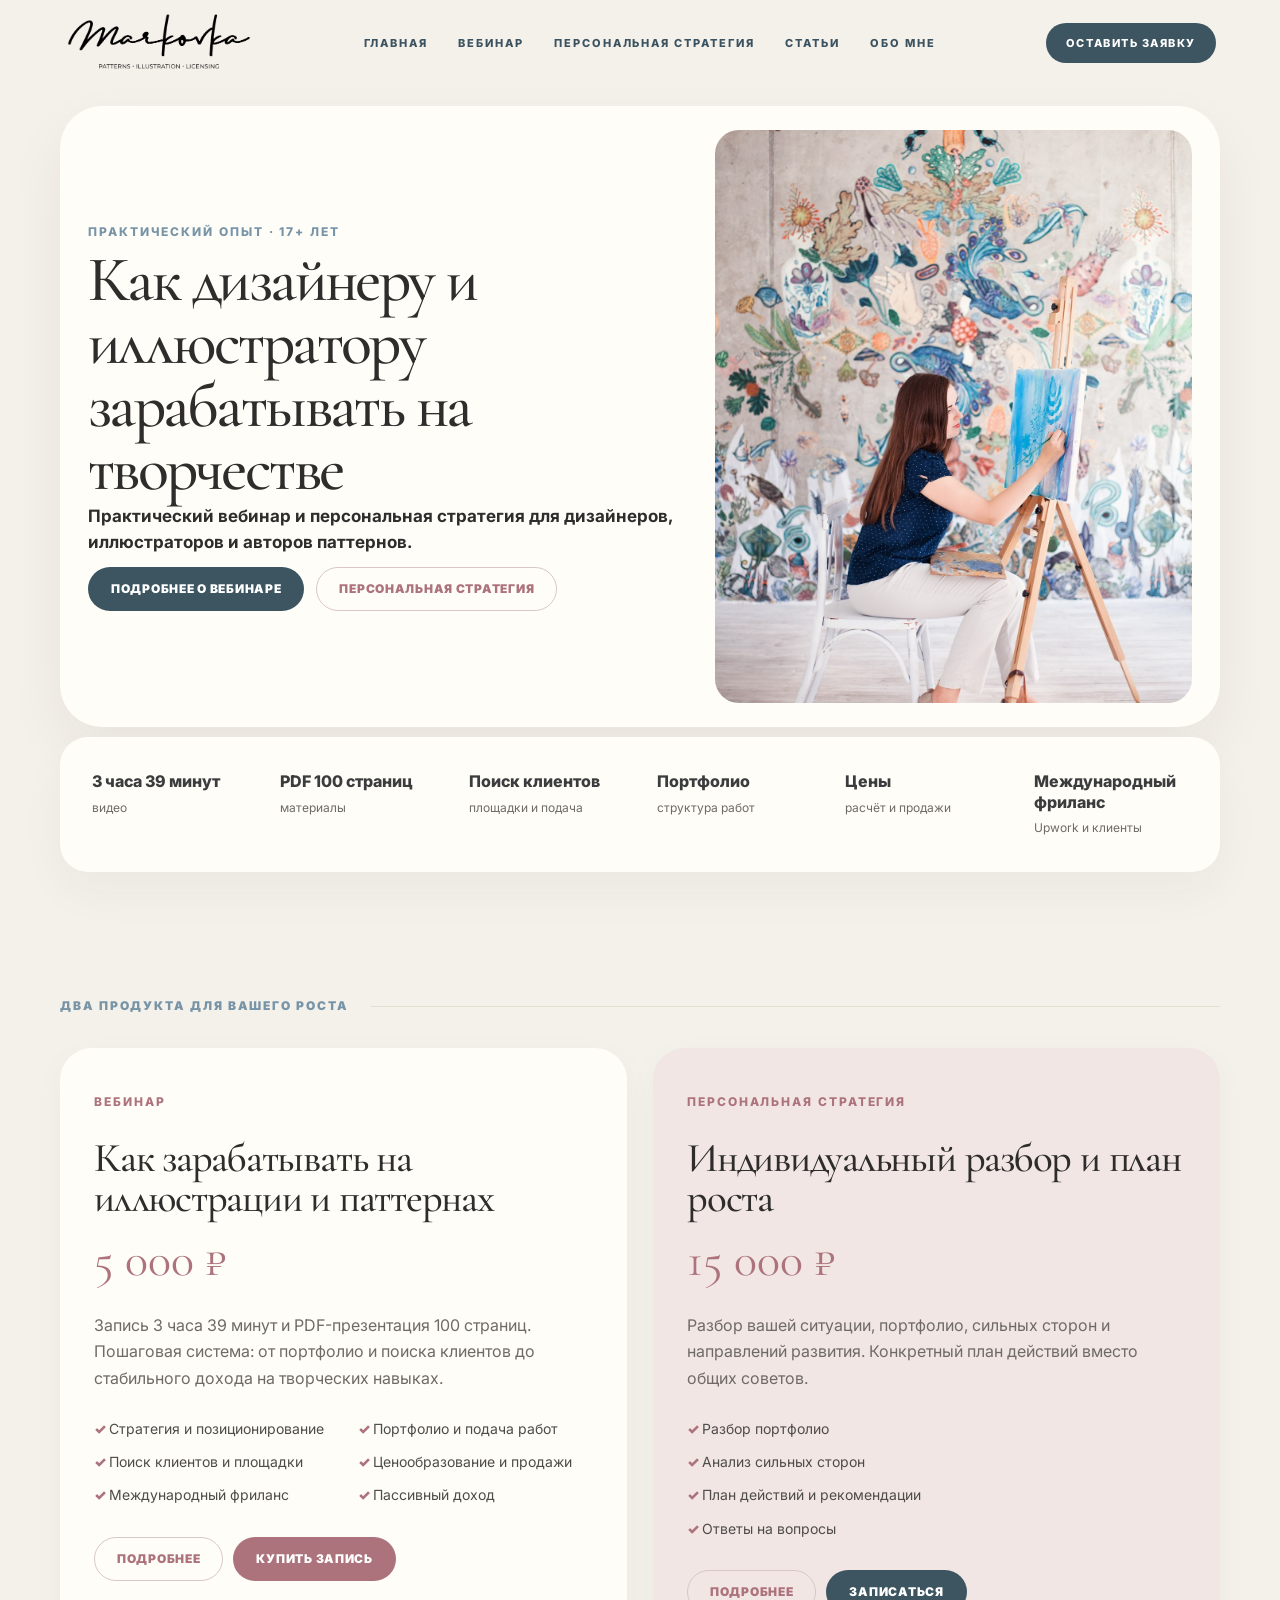
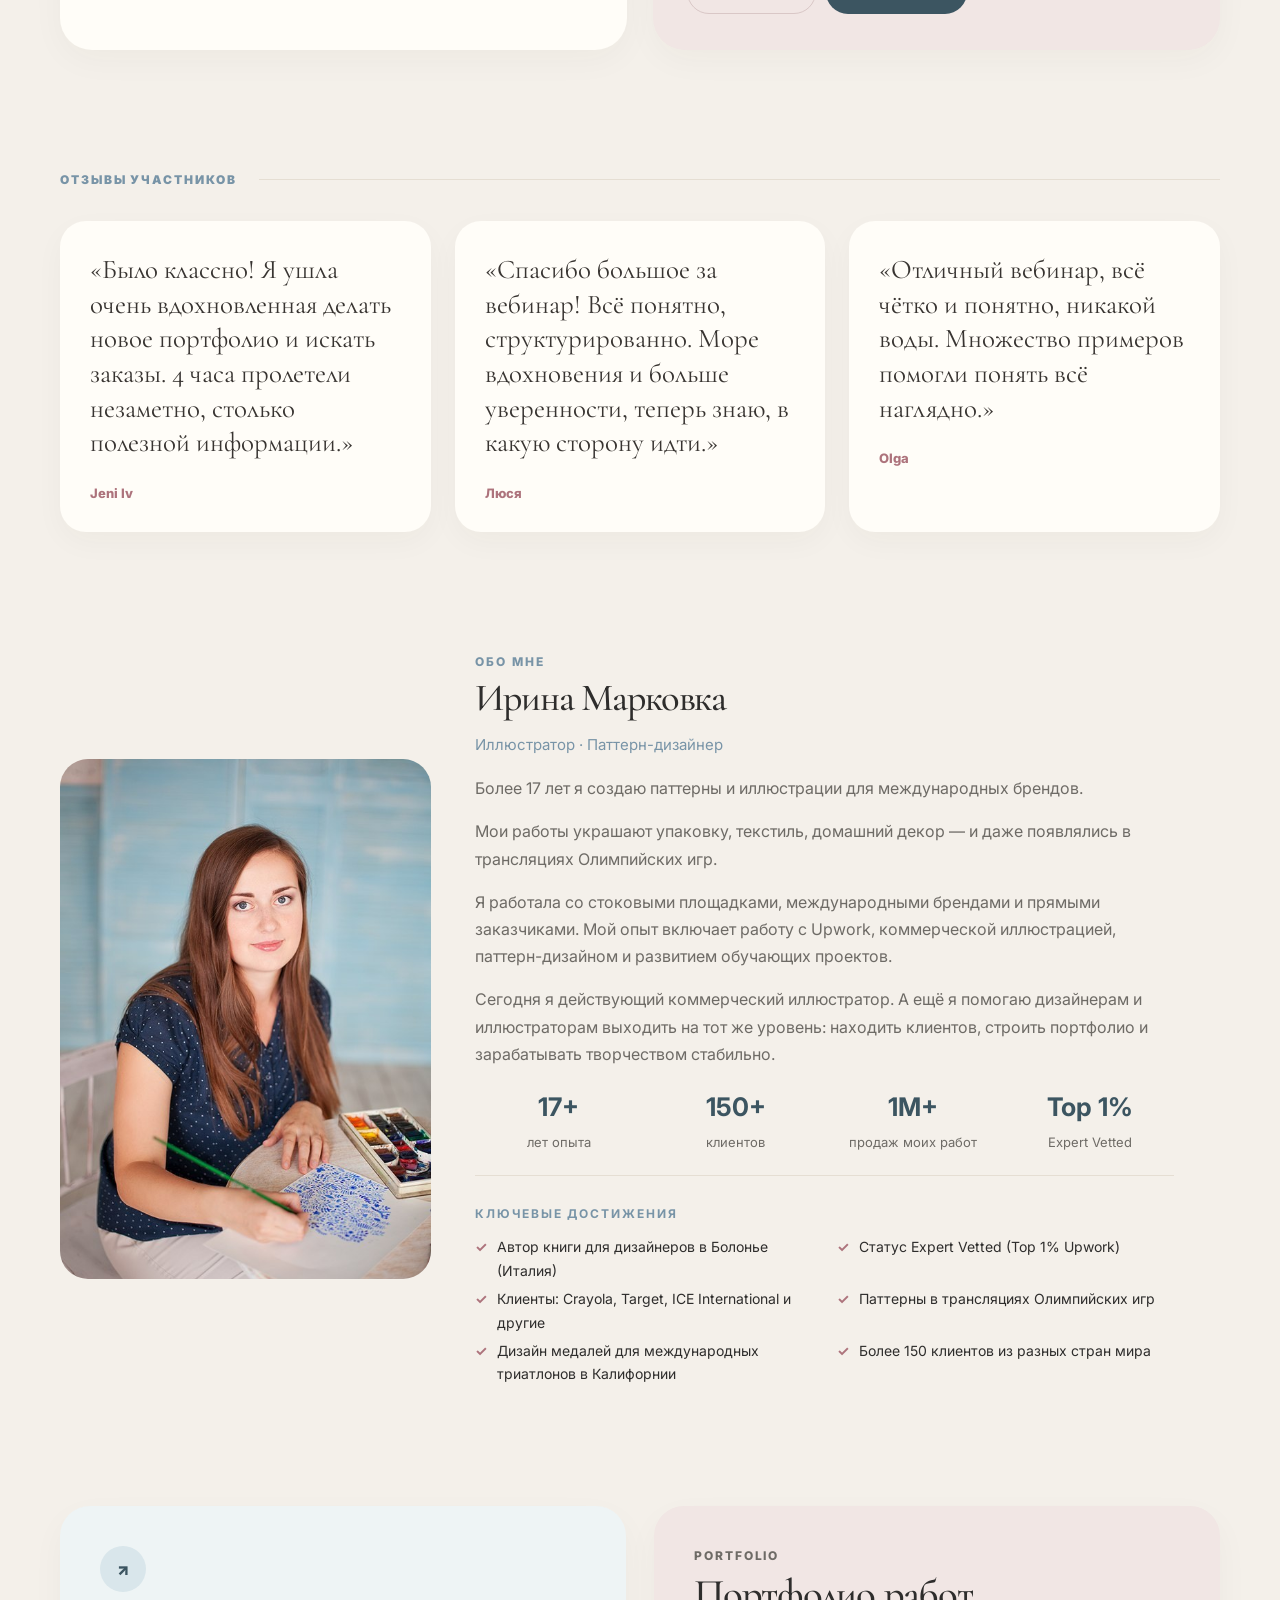
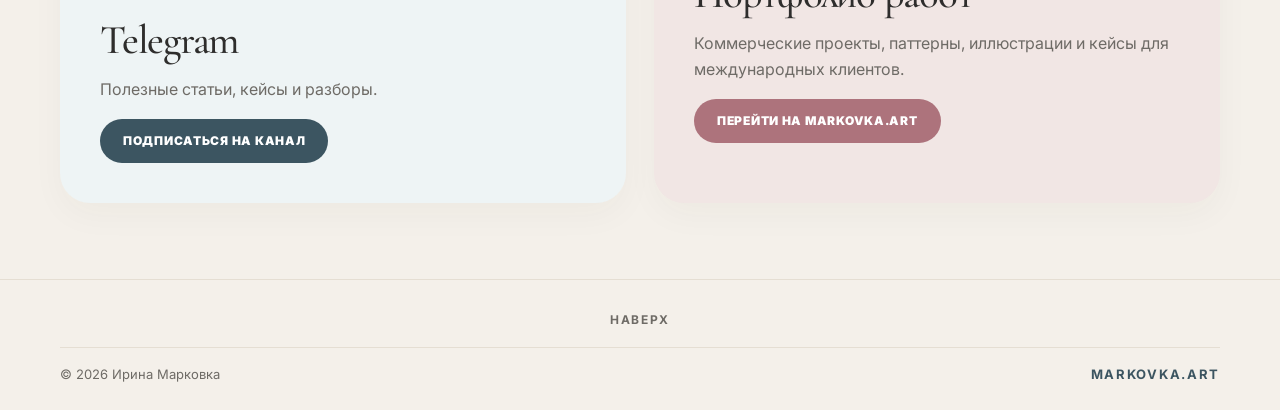
==== commit 0f2a76d7: "обо мне подробнее обо мне подробнее" ====
--- a/index.html
+++ b/index.html
@@ -64,6 +64,7 @@
       width: 100%;
     }
 
+    /* Мобильные версии */
     @media (max-width: 1020px) {
       .hero-card {
         grid-template-columns: 1fr !important;
@@ -74,16 +75,19 @@
         max-width: 55% !important;
         margin: 0 auto;
       }
+      .hero-copy .lead {
+        font-size: 16px !important;
+      }
     }
 
     @media (max-width: 640px) {
       .hero {
-        padding: 10px 0 8px !important;
+        padding: 8px 0 8px !important;
       }
       .hero-card {
-        padding: 14px 12px 16px !important;
-        border-radius: 20px !important;
-        gap: 12px !important;
+        padding: 12px 12px 14px !important;
+        border-radius: 18px !important;
+        gap: 10px !important;
       }
       .hero-copy {
         order: 2;
@@ -100,6 +104,7 @@
       .hero-copy .lead {
         font-size: 14px !important;
         margin-top: 4px !important;
+        margin-bottom: 0 !important;
       }
       .hero-copy .actions {
         margin-top: 8px !important;
@@ -113,7 +118,23 @@
         justify-content: center !important;
       }
       h1 {
-        font-size: 28px !important;
+        font-size: 26px !important;
+        line-height: 1.05 !important;
+      }
+    }
+
+    @media (max-width: 480px) {
+      .hero-copy .lead {
+        font-size: 13px !important;
+        line-height: 1.4 !important;
+      }
+      .hero-copy .actions .button {
+        font-size: 9px !important;
+        min-height: 30px !important;
+        padding: 0 10px !important;
+      }
+      h1 {
+        font-size: 22px !important;
       }
     }
   </style>
@@ -244,57 +265,82 @@
     </section>
 
     <section class="section about" id="about">
-      <div class="container about-card-compact">
-        <div class="about-image">
-          <img src="about-irina.jpg" alt="Ирина Марковка">
-        </div>
-        <div class="about-copy">
-          <p class="eyebrow">Обо мне</p>
-          <h2 style="font-size: 2.2rem; margin-bottom: 2px;">Ирина Марковка</h2>
-          <p style="font-size: 14px; color: var(--blue-light); margin-bottom: 14px;">Иллюстратор · Паттерн-дизайнер</p>
-
-          <p style="font-size: 15px; line-height: 1.6; max-width: 100%; margin-bottom: 6px;">
-            Меня зовут Ирина Марковка. Более 17 лет я создаю паттерны и иллюстрации для международных брендов.
-          </p>
-          <p style="font-size: 15px; line-height: 1.6; max-width: 100%; margin-bottom: 6px;">
-            Мои работы украшают упаковку, текстиль, домашний декор — и даже появлялись в трансляциях Олимпийских игр.
-          </p>
-          <p style="font-size: 15px; line-height: 1.6; max-width: 100%; margin-bottom: 12px;">
-            Сегодня я действующий коммерческий иллюстратор. А ещё я помогаю дизайнерам и иллюстраторам выходить на тот же уровень: находить клиентов, строить портфолио и зарабатывать творчеством стабильно.
-          </p>
-
-          <div style="display: flex; flex-wrap: wrap; gap: 6px 18px; margin: 10px 0 14px; font-size: 13px; color: var(--muted);">
-            <span><strong style="color: var(--blue); font-size: 1rem;">17+ лет</strong> в дизайне</span>
-            <span><strong style="color: var(--blue); font-size: 1rem;">150+</strong> проектов</span>
-            <span><strong style="color: var(--blue); font-size: 1rem;">1M+</strong> лицензий на иллюстрации</span>
-            <span><strong style="color: var(--blue); font-size: 1rem;">Top 1%</strong> Upwork</span>
-          </div>
-
-          <div style="border-top: 1px solid var(--line); padding-top: 12px;">
-            <p style="font-size: 11px; font-weight: 700; color: var(--blue-light); letter-spacing: 0.16em; text-transform: uppercase; margin-bottom: 8px;">Ключевые достижения</p>
-            <ul style="list-style: none; padding: 0; margin: 0; display: grid; grid-template-columns: 1fr 1fr; gap: 3px 20px; font-size: 14px; line-height: 1.6;">
-              <li style="position: relative; padding-left: 20px;">
-                <span style="position: absolute; left: 0; color: var(--rose); font-weight: 700;">✓</span>
-                Автор книги паттернов в Болонье (Италия)
-              </li>
-              <li style="position: relative; padding-left: 20px;">
-                <span style="position: absolute; left: 0; color: var(--rose); font-weight: 700;">✓</span>
-                Клиенты: Crayola, Target, ICE International и другие
-              </li>
-              <li style="position: relative; padding-left: 20px;">
-                <span style="position: absolute; left: 0; color: var(--rose); font-weight: 700;">✓</span>
-                Паттерны на Олимпийских играх
-              </li>
-              <li style="position: relative; padding-left: 20px;">
-                <span style="position: absolute; left: 0; color: var(--rose); font-weight: 700;">✓</span>
-                150+ клиентов по всему миру
-              </li>
-            </ul>
-          </div>
-        </div>
-      </div>
-    </section>
-
+  <div class="container about-card-compact">
+    <div class="about-image">
+      <img src="about-irina.jpg" alt="Ирина Марковка">
+    </div>
+    <div class="about-copy">
+      <p class="eyebrow">Обо мне</p>
+      <h2 style="font-size: 2.4rem; margin-bottom: 4px;">Ирина Марковка</h2>
+      <p style="font-size: 15px; color: var(--blue-light); margin-bottom: 18px;">Иллюстратор · Паттерн-дизайнер</p>
+
+      <!-- НАЧАЛО ИЗ СТАРОЙ ВЕРСИИ (энергичное) -->
+      <p style="font-size: 16px; line-height: 1.7; max-width: 100%; margin-bottom: 10px;">
+        Более 17 лет я создаю паттерны и иллюстрации для международных брендов.
+      </p>
+      <p style="font-size: 16px; line-height: 1.7; max-width: 100%; margin-bottom: 10px;">
+        Мои работы украшают упаковку, текстиль, домашний декор — и даже появлялись в трансляциях Олимпийских игр.
+      </p>
+      <p style="font-size: 16px; line-height: 1.7; max-width: 100%; margin-bottom: 10px;">
+        Я работала со стоковыми площадками, международными брендами и прямыми заказчиками. Мой опыт включает работу с Upwork, коммерческой иллюстрацией, паттерн-дизайном и развитием обучающих проектов.
+      </p>
+      <p style="font-size: 16px; line-height: 1.7; max-width: 100%; margin-bottom: 18px;">
+        Сегодня я действующий коммерческий иллюстратор. А ещё я помогаю дизайнерам и иллюстраторам выходить на тот же уровень: находить клиентов, строить портфолио и зарабатывать творчеством стабильно.
+      </p>
+
+      <!-- ЦИФРЫ (НОВАЯ ВЕРСИЯ) -->
+      <div style="display: grid; grid-template-columns: repeat(4, 1fr); gap: 10px; margin: 16px 0 20px; text-align: center;">
+        <div>
+          <strong style="display: block; font-size: 1.6rem; color: var(--blue);">17+</strong>
+          <span style="font-size: 13px; color: var(--muted);">лет опыта</span>
+        </div>
+        <div>
+          <strong style="display: block; font-size: 1.6rem; color: var(--blue);">150+</strong>
+          <span style="font-size: 13px; color: var(--muted);">клиентов</span>
+        </div>
+        <div>
+          <strong style="display: block; font-size: 1.6rem; color: var(--blue);">1M+</strong>
+          <span style="font-size: 13px; color: var(--muted);">продаж моих работ</span>
+        </div>
+        <div>
+          <strong style="display: block; font-size: 1.6rem; color: var(--blue);">Top 1%</strong>
+          <span style="font-size: 13px; color: var(--muted);">Expert Vetted</span>
+        </div>
+      </div>
+
+      <!-- ДОСТИЖЕНИЯ (НОВАЯ ВЕРСИЯ) -->
+      <div style="border-top: 1px solid var(--line); padding-top: 16px;">
+        <p style="font-size: 12px; font-weight: 700; color: var(--blue-light); letter-spacing: 0.16em; text-transform: uppercase; margin-bottom: 12px;">Ключевые достижения</p>
+        <ul style="list-style: none; padding: 0; margin: 0; display: grid; grid-template-columns: 1fr 1fr; gap: 4px 24px; font-size: 14px; line-height: 1.7;">
+          <li style="position: relative; padding-left: 22px;">
+            <span style="position: absolute; left: 0; color: var(--rose); font-weight: 700;">✓</span>
+            Автор книги для дизайнеров в Болонье (Италия)
+          </li>
+          <li style="position: relative; padding-left: 22px;">
+            <span style="position: absolute; left: 0; color: var(--rose); font-weight: 700;">✓</span>
+            Статус Expert Vetted (Top 1% Upwork)
+          </li>
+          <li style="position: relative; padding-left: 22px;">
+            <span style="position: absolute; left: 0; color: var(--rose); font-weight: 700;">✓</span>
+            Клиенты: Crayola, Target, ICE International и другие
+          </li>
+          <li style="position: relative; padding-left: 22px;">
+            <span style="position: absolute; left: 0; color: var(--rose); font-weight: 700;">✓</span>
+            Паттерны в трансляциях Олимпийских игр
+          </li>
+          <li style="position: relative; padding-left: 22px;">
+            <span style="position: absolute; left: 0; color: var(--rose); font-weight: 700;">✓</span>
+            Дизайн медалей для международных триатлонов в Калифорнии
+          </li>
+          <li style="position: relative; padding-left: 22px;">
+            <span style="position: absolute; left: 0; color: var(--rose); font-weight: 700;">✓</span>
+            Более 150 клиентов из разных стран мира
+          </li>
+        </ul>
+      </div>
+    </div>
+  </div>
+</section>
     <section class="section final-cards">
       <div class="container final-grid">
         <article class="telegram-card" id="telegram">
--- a/style.css
+++ b/style.css
@@ -83,7 +83,7 @@
   background: var(--blue);
 }
 
-/* ===== ГЕРОЙ ===== */
+/* ===== ГЕРОЙ (ГЛАВНАЯ) ===== */
 .hero {
   padding: 20px 0 10px;
 }
@@ -126,7 +126,6 @@
   font-size: clamp(34px, 3.2vw, 48px);
   letter-spacing: -.03em;
 }
-
 .lead {
   font-weight: 700;
   font-size: 17px;
@@ -134,13 +133,17 @@
   margin: 4px 0 0;
   max-width: 100%;
 }
+
+/* ===== ИСПРАВЛЕНО: .body-text теперь видимый ===== */
 .body-text {
-  display: none;
-}
+  font-size: 16px;
+  line-height: 1.6;
+  color: var(--muted);
+}
+
 .keywords {
   display: none;
 }
-
 .actions {
   display: flex;
   flex-wrap: wrap;
@@ -177,7 +180,6 @@
   background: var(--rose);
   color: white;
 }
-
 .hero-image {
   min-height: auto;
   max-width: 100%;
@@ -187,6 +189,51 @@
   aspect-ratio: 1/1.2;
   object-fit: cover;
   border-radius: 24px;
+}
+
+/* ===== ГЕРОЙ (ВЕБИНАР) ===== */
+.hero-grid {
+  display: grid;
+  grid-template-columns: minmax(0, 1fr) minmax(300px, 460px);
+  gap: 54px;
+  align-items: center;
+}
+.hero-cover img {
+  width: 100%;
+  max-width: 460px;
+  border-radius: 24px;
+  box-shadow: 0 24px 60px rgba(20, 35, 45, 0.12);
+  display: block;
+}
+.hero-benefits {
+  list-style: none;
+  padding: 0;
+  margin: 14px 0 0;
+}
+.hero-benefits li {
+  position: relative;
+  padding-left: 26px;
+  margin-bottom: 6px;
+  font-size: 16px;
+  line-height: 1.4;
+}
+.hero-benefits li:before {
+  content: "✓";
+  position: absolute;
+  left: 0;
+  color: #5b84a8;
+  font-weight: 700;
+}
+.hero-price {
+  margin: 12px 0 6px;
+  font-family: "Cormorant Garamond", serif;
+  font-size: clamp(36px, 5vw, 58px);
+  line-height: 1;
+  color: #527d9e;
+}
+.center-actions {
+  justify-content: center;
+  margin-top: 34px;
 }
 
 /* ===== БЛОКИ ===== */
@@ -709,6 +756,20 @@
     max-width: 55%;
     margin: 0 auto;
   }
+  .hero-grid {
+    grid-template-columns: 1fr;
+    gap: 28px;
+  }
+  .hero-copy {
+    order: 1;
+  }
+  .hero-cover {
+    order: 2;
+  }
+  .hero-cover img {
+    max-width: 100%;
+    border-radius: 18px;
+  }
   .feature-card {
     grid-template-columns: repeat(3, 1fr);
   }
@@ -823,6 +884,24 @@
     aspect-ratio: 1/1.2;
     min-height: 160px;
   }
+  .hero-grid {
+    gap: 16px;
+  }
+  .hero-benefits li {
+    font-size: 14px;
+    margin-bottom: 4px;
+  }
+  .hero-benefits {
+    margin: 10px 0 0;
+  }
+  .hero-price {
+    font-size: 30px;
+    margin: 8px 0 4px;
+  }
+  .articles-hero h1 {
+    font-size: clamp(36px, 12vw, 48px);
+    line-height: 0.95;
+  }
   .features {
     padding-bottom: 40px;
   }
@@ -897,45 +976,48 @@
   margin-top: 32px;
   margin-bottom: 28px;
 }
-.hero-grid {
-  display: grid;
-  grid-template-columns: minmax(0, 1fr) minmax(280px, 420px);
-  gap: 48px;
-  align-items: center;
-}
-.hero-cover img {
-  width: 100%;
-  max-width: 420px;
-  border-radius: 24px;
-  box-shadow: 0 24px 60px rgba(20, 35, 45, 0.12);
-}
-.hero-price {
-  margin: 22px 0 6px;
-  font-family: "Cormorant Garamond", serif;
-  font-size: clamp(42px, 6vw, 68px);
-  line-height: 1;
-  color: #527d9e;
-}
-.center-actions {
-  justify-content: center;
-  margin-top: 34px;
-}
-.hero-benefits {
-  list-style: none;
-  padding: 0;
-  margin: 30px 0;
-}
-.hero-benefits li {
-  position: relative;
-  padding-left: 28px;
-  margin-bottom: 14px;
+
+.strategy-hero {
+  padding: 60px 0 40px;
+}
+.strategy-hero h1 {
+  max-width: 760px;
+  margin-bottom: 8px;
+}
+.strategy-hero .lead {
+  font-weight: 400;
   font-size: 18px;
-  line-height: 1.5;
-}
-.hero-benefits li:before {
-  content: "✓";
-  position: absolute;
-  left: 0;
-  color: #5b84a8;
-  font-weight: 700;
+  color: var(--muted);
+  max-width: 580px;
+  margin-top: 12px;
+}
+.strategy-hero .actions {
+  margin-top: 18px;
+}
+
+/* ===== СТИЛИ ДЛЯ БЛОКА ФОРМАТ ===== */
+.tinted-blue .body-text {
+  color: var(--muted);
+  font-size: 16px;
+  line-height: 1.6;
+}
+
+@media (max-width: 640px) {
+  .strategy-hero {
+    padding: 40px 0 24px;
+  }
+  .strategy-hero h1 {
+    font-size: 32px;
+  }
+  .strategy-hero .lead {
+    font-size: 16px;
+    margin-top: 8px;
+  }
+  .strategy-hero .actions {
+    margin-top: 12px;
+  }
+  .strategy-hero .actions .button {
+    width: 100%;
+    justify-content: center;
+  }
 }
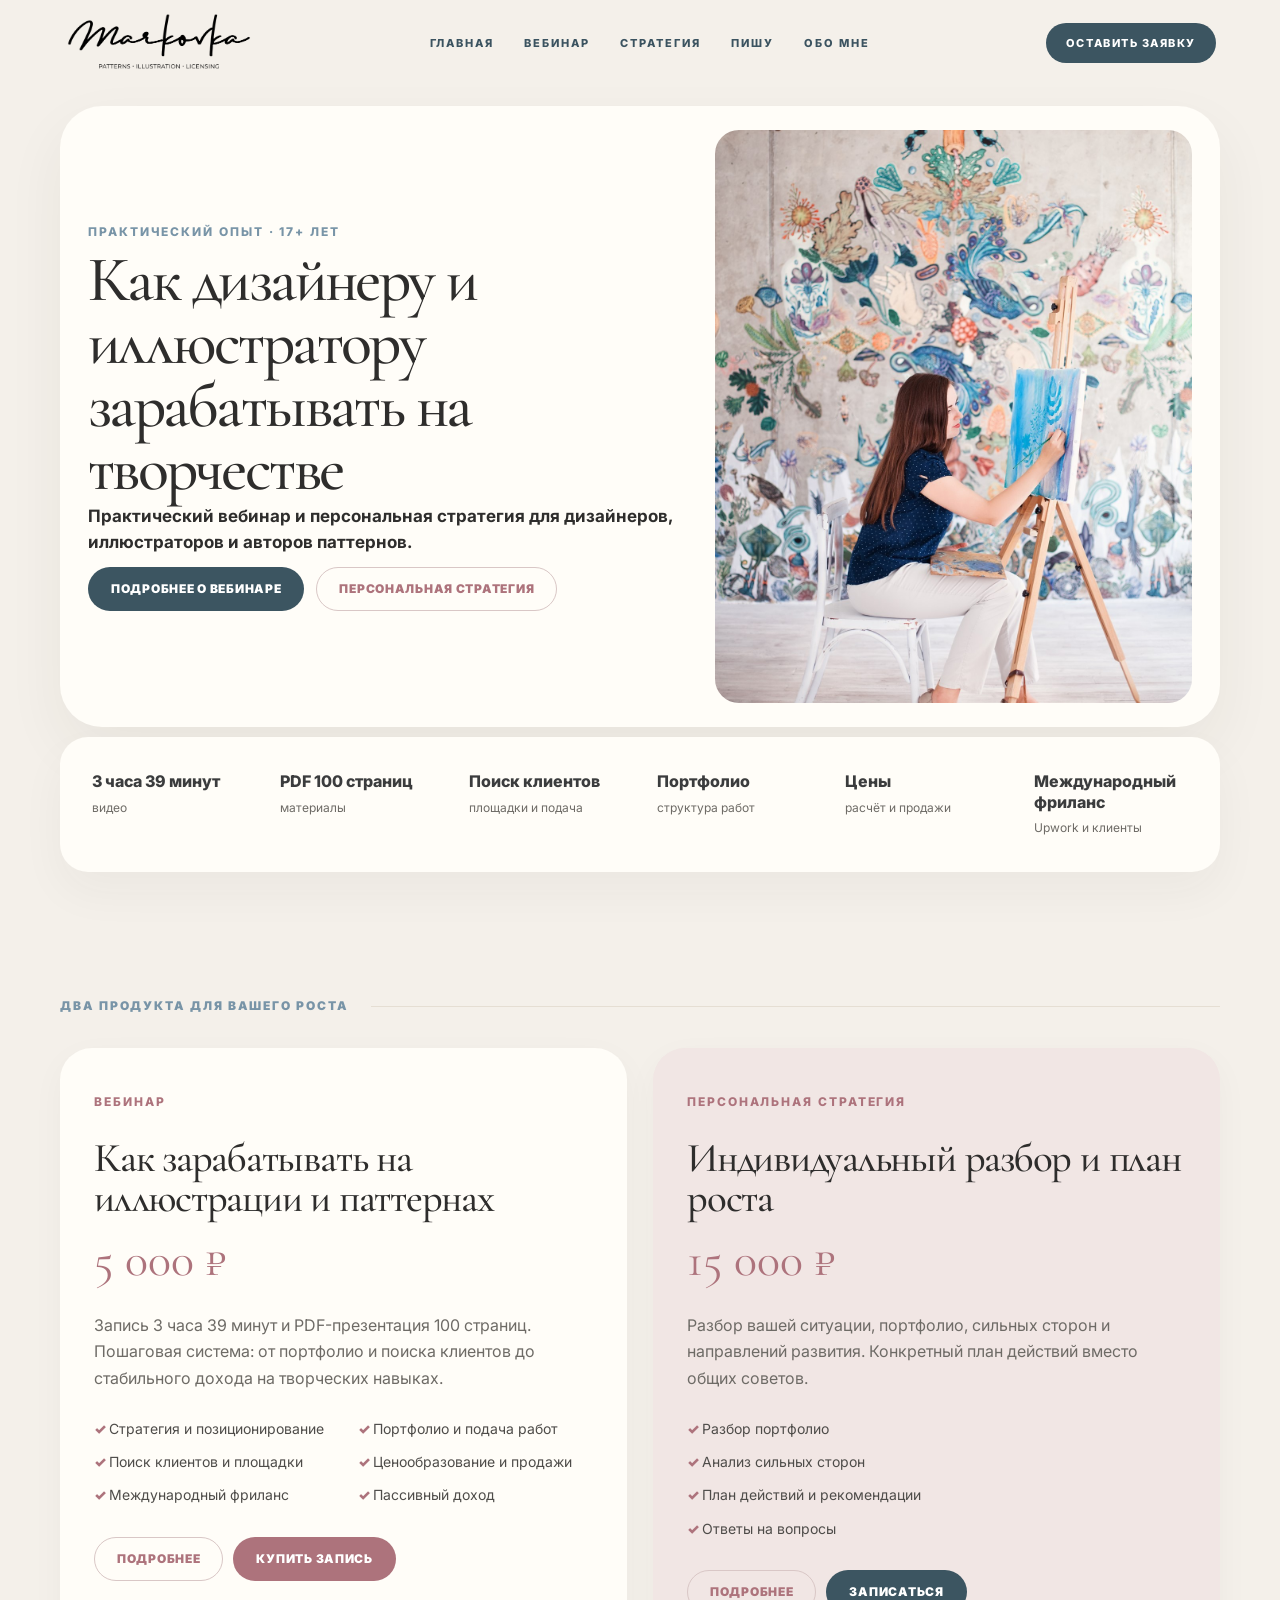
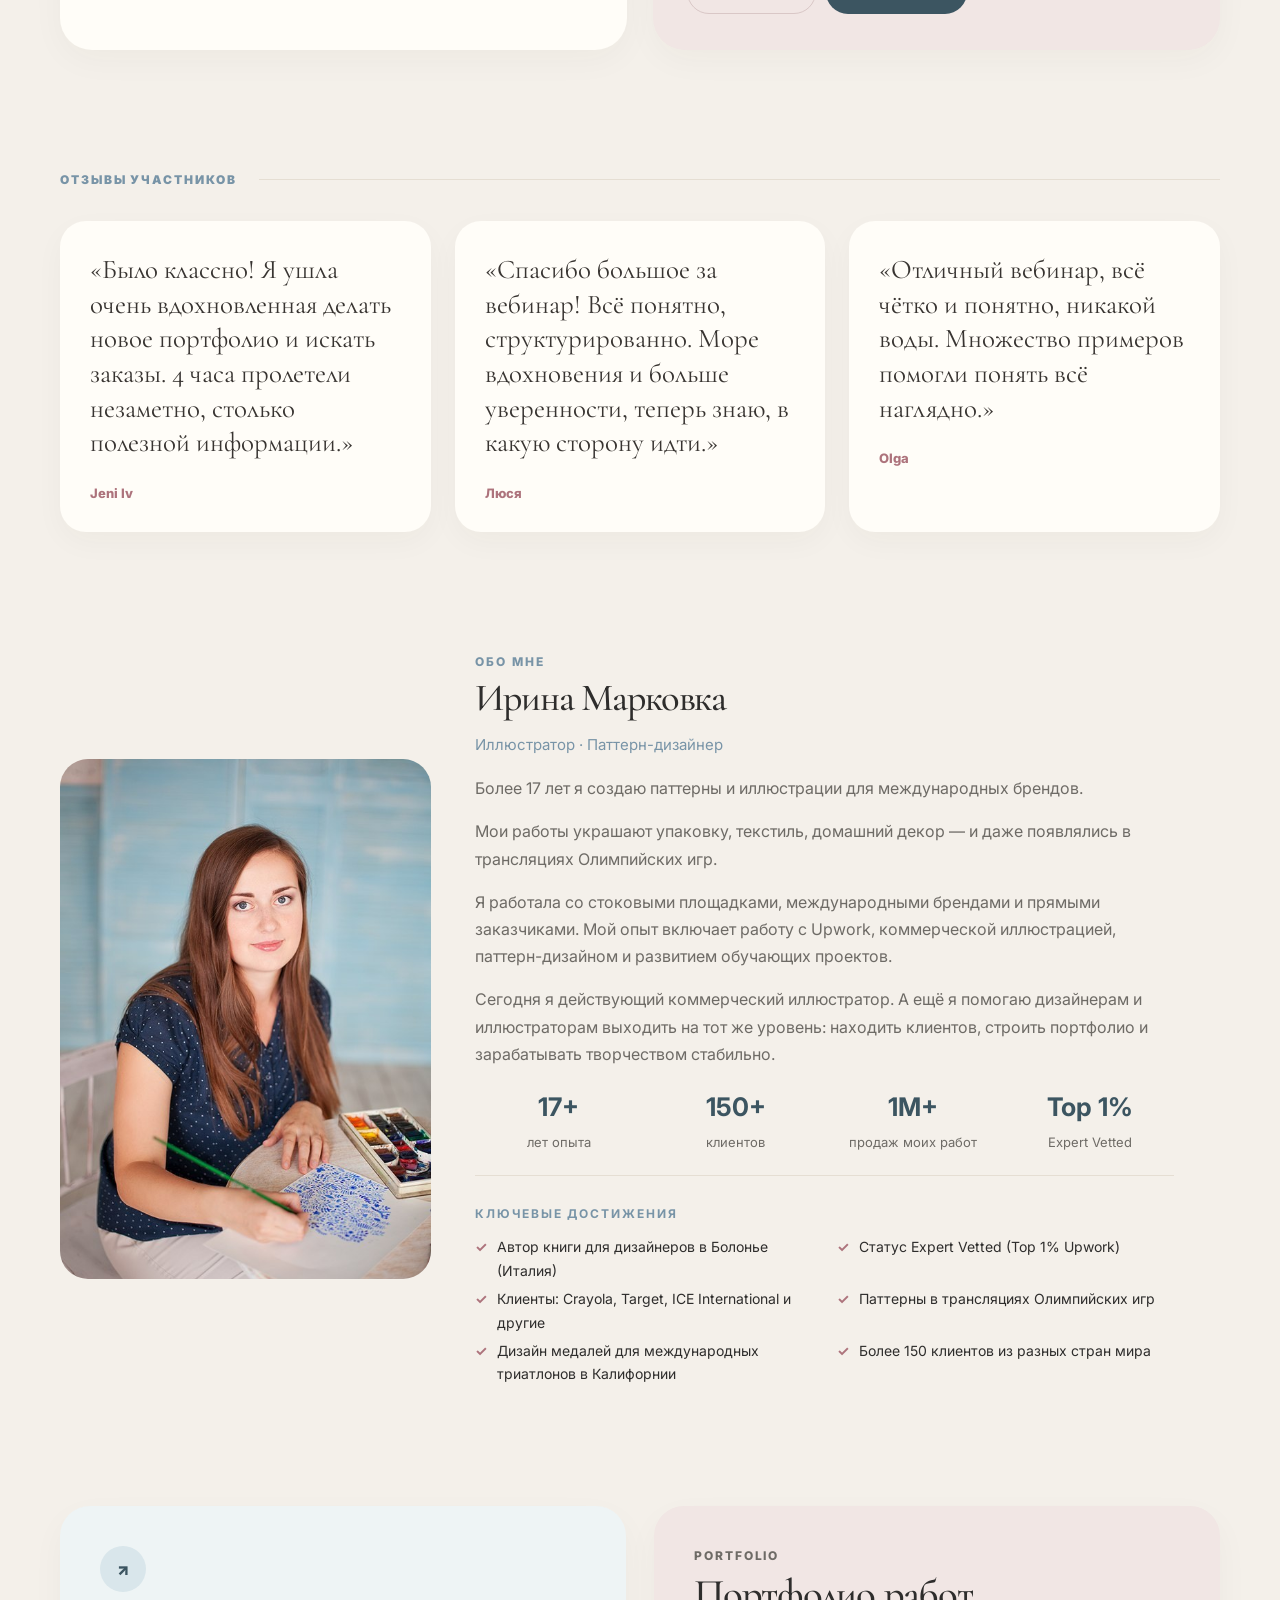
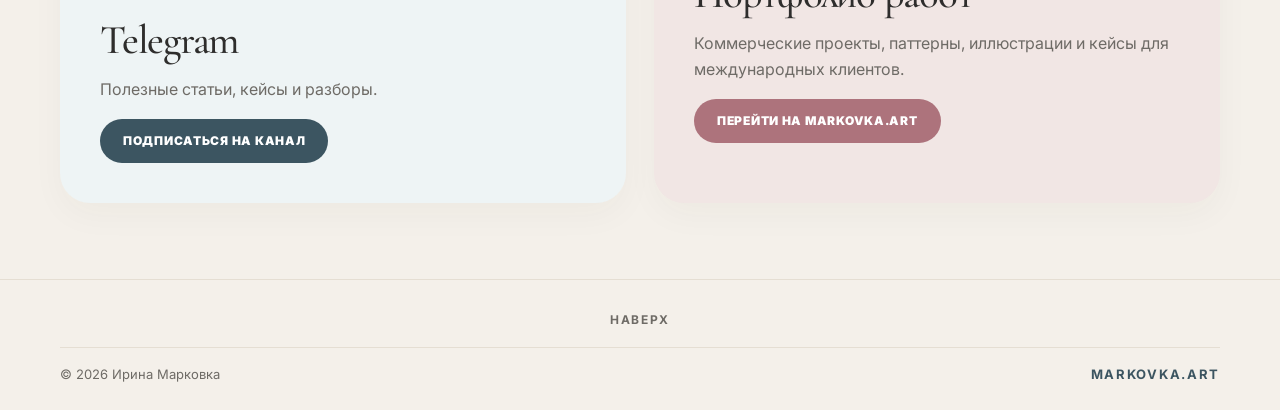
==== commit 3fc2fc18: "навигация все страницы навигация все страницы - пишу, стратегия" ====
--- a/index.html
+++ b/index.html
@@ -153,12 +153,12 @@
       <span></span>
     </label>
     <nav class="nav" aria-label="Навигация">
-      <a href="index.html">Главная</a>
-      <a href="webinar.html">Вебинар</a>
-      <a href="strategy.html">Персональная стратегия</a>
-      <a href="articles.html">Статьи</a>
-      <a href="index.html#about">Обо мне</a>
-    </nav>
+  <a href="index.html">Главная</a>
+  <a href="webinar.html">Вебинар</a>
+  <a href="strategy.html">Стратегия</a>
+  <a href="articles.html">Пишу</a>
+  <a href="index.html#about">Обо мне</a>
+</nav>
 
     <a class="header-link" href="https://docs.google.com/forms/d/1lf9KseqGWi2FmkiFGvXtNCnMNeQKkgYbypA-zxr-Fec/viewform" target="_blank" rel="noopener noreferrer">Оставить заявку</a>
   </header>
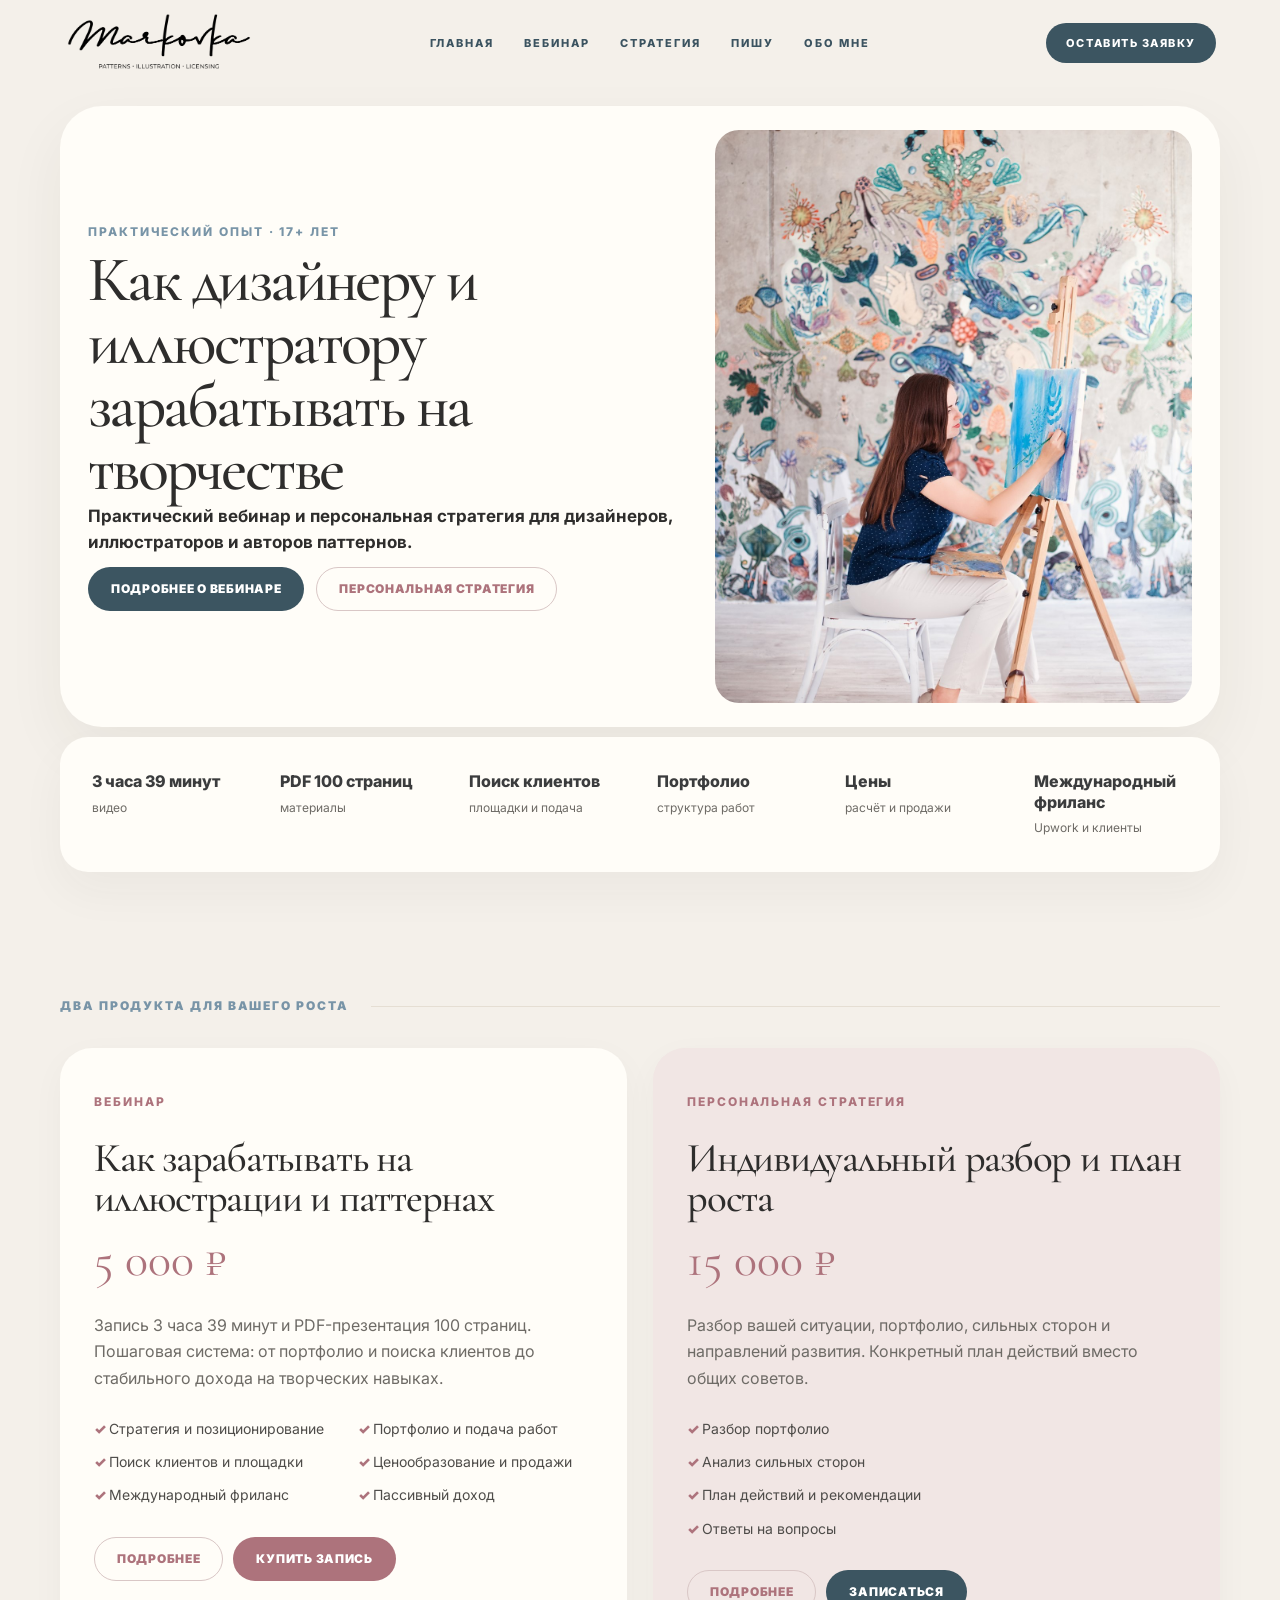
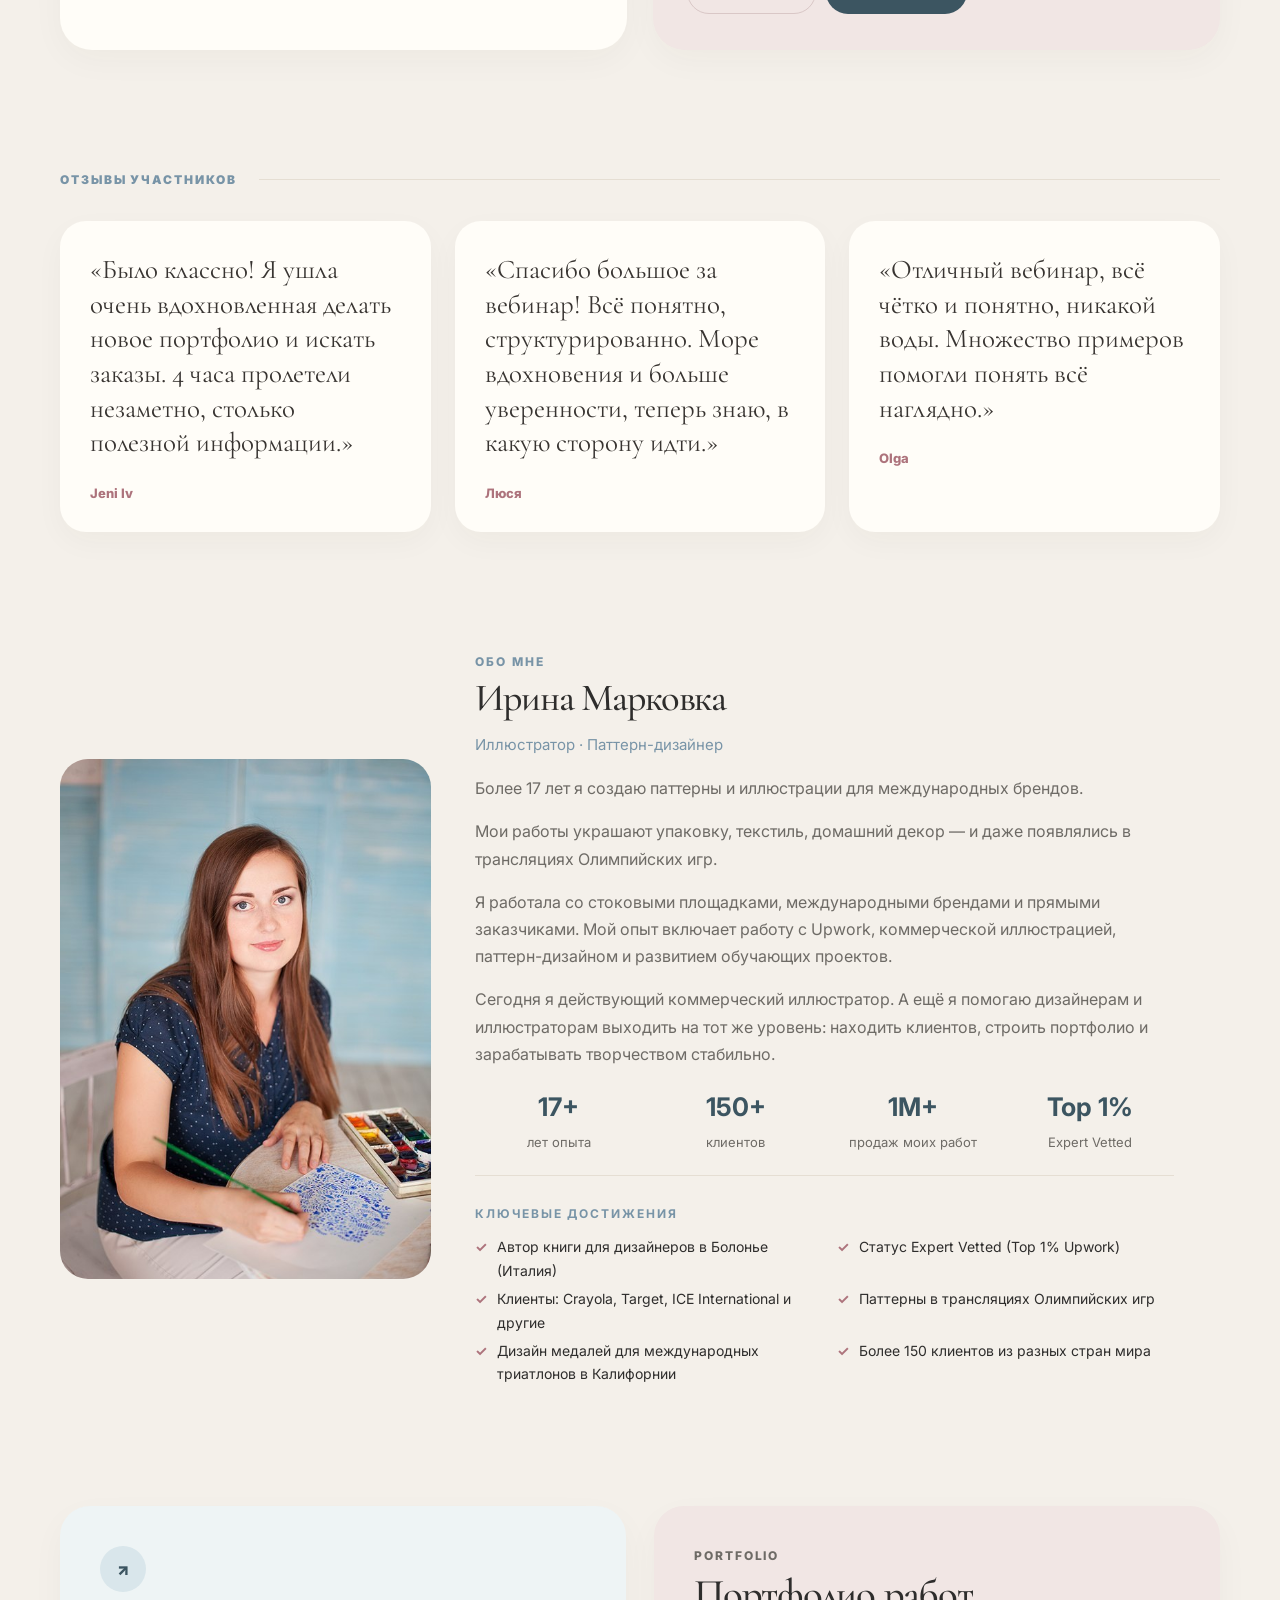
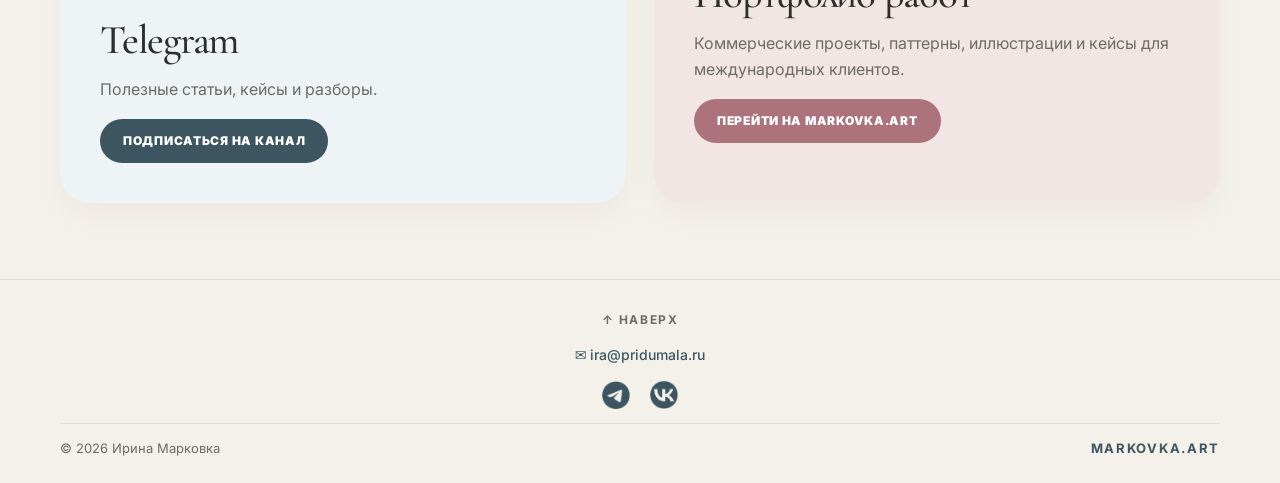
==== commit c025c073: "футер-соц.сети на всех стр футер-соц.сети на всех стр" ====
--- a/index.html
+++ b/index.html
@@ -361,16 +361,36 @@
   </main>
 
   <footer class="footer">
-    <div class="container">
-      <div class="footer-top">
-        <a href="#" class="back-to-top" aria-label="Наверх">Наверх</a>
-      </div>
-      <div class="footer-bottom">
-        <span>© 2026 Ирина Марковка</span>
-        <a href="https://markovka.art" target="_blank" rel="noopener noreferrer">Markovka.art</a>
-      </div>
-    </div>
-  </footer>
+  <div class="container">
+
+    <!-- ССЫЛКА "НАВЕРХ" -->
+    <div class="footer-top">
+      <a href="#" class="back-to-top" aria-label="Наверх">↑ Наверх</a>
+    </div>
+
+    <!-- ПОЧТА -->
+    <div class="footer-email">
+      <a href="mailto:ira@pridumala.ru">✉ ira@pridumala.ru</a>
+    </div>
+
+    <!-- ИКОНКИ СОЦСЕТЕЙ -->
+    <div class="footer-icons">
+      <a href="https://t.me/markovka_pattern" target="_blank" rel="noopener noreferrer">
+        <img src="icon-tg.png" alt="Telegram" width="28" height="28">
+      </a>
+      <a href="https://vk.com/markovka" target="_blank" rel="noopener noreferrer">
+        <img src="icon-vk.png" alt="VK" width="28" height="28">
+      </a>
+    </div>
+
+    <!-- КОПИРАЙТ -->
+    <div class="footer-bottom">
+      <span>© 2026 Ирина Марковка</span>
+      <a href="https://markovka.art" target="_blank" rel="noopener noreferrer">Markovka.art</a>
+    </div>
+
+  </div>
+</footer>
 
   <script>
     document.addEventListener('DOMContentLoaded', function() {
--- a/style.css
+++ b/style.css
@@ -1020,4 +1020,214 @@
     width: 100%;
     justify-content: center;
   }
+}
+/* ===== ФУТЕР С КОНТАКТАМИ ===== */
+.footer .container {
+  display: flex;
+  flex-direction: column;
+  gap: 14px;
+}
+
+/* ССЫЛКА "НАВЕРХ" */
+.footer-top {
+  display: flex;
+  justify-content: center;
+}
+.back-to-top {
+  display: inline-block;
+  font-size: 12px;
+  font-weight: 700;
+  letter-spacing: .13em;
+  text-transform: uppercase;
+  color: var(--muted);
+  text-decoration: none;
+  background: transparent;
+  border: none;
+  padding: 0;
+  cursor: pointer;
+  transition: color 0.25s ease;
+}
+.back-to-top:hover {
+  color: var(--blue);
+}
+
+/* КОНТАКТЫ */
+.footer-contacts {
+  display: flex;
+  justify-content: center;
+  align-items: center;
+  gap: 18px 32px;
+  flex-wrap: wrap;
+  padding: 12px 0;
+  border-top: 1px solid var(--line);
+  border-bottom: 1px solid var(--line);
+}
+.contact-link {
+  display: inline-flex;
+  align-items: center;
+  gap: 8px;
+  font-size: 15px;
+  color: var(--blue);
+  text-decoration: none;
+  font-weight: 500;
+  transition: color 0.25s ease;
+}
+.contact-link:hover {
+  color: var(--rose);
+}
+/* Иконка-символ (почта) */
+.contact-icon {
+  font-size: 18px;
+  line-height: 1;
+}
+/* PNG-иконки */
+.contact-icon-img {
+  display: block;
+  width: 24px;
+  height: 24px;
+  object-fit: contain;
+  transition: filter 0.25s ease;
+}
+.contact-link:hover .contact-icon-img {
+  filter: brightness(0) saturate(100%) invert(27%) sepia(53%) saturate(497%) hue-rotate(328deg) brightness(92%) contrast(87%);
+}
+
+/* КОПИРАЙТ */
+.footer-bottom {
+  display: flex;
+  justify-content: space-between;
+  align-items: center;
+  font-size: 13px;
+  color: var(--muted);
+}
+.footer-bottom a {
+  font-weight: 700;
+  letter-spacing: .13em;
+  text-transform: uppercase;
+  color: var(--blue);
+  text-decoration: none;
+  transition: color 0.25s ease;
+}
+.footer-bottom a:hover {
+  color: var(--rose);
+}
+
+/* МОБИЛЬНЫЕ */
+@media (max-width: 640px) {
+  .footer-contacts {
+    flex-direction: column;
+    align-items: center;
+    gap: 10px;
+    padding: 14px 0;
+  }
+  .footer-bottom {
+    flex-direction: column;
+    gap: 6px;
+    text-align: center;
+  }
+}
+/* ===== ФУТЕР ===== */
+.footer {
+  border-top: 1px solid var(--line);
+  padding: 30px 0 24px;
+  color: var(--muted);
+  font-size: 13px;
+}
+.footer .container {
+  display: flex;
+  flex-direction: column;
+  align-items: center;
+  gap: 14px;
+}
+
+/* ССЫЛКА "НАВЕРХ" */
+.footer-top {
+  display: flex;
+  justify-content: center;
+}
+.back-to-top {
+  font-size: 12px;
+  font-weight: 700;
+  letter-spacing: .13em;
+  text-transform: uppercase;
+  color: var(--muted);
+  text-decoration: none;
+  transition: color 0.25s ease;
+}
+.back-to-top:hover {
+  color: var(--blue);
+}
+
+/* ПОЧТА */
+.footer-email {
+  font-size: 14px;
+}
+.footer-email a {
+  color: var(--blue);
+  text-decoration: none;
+  font-weight: 500;
+  transition: color 0.25s ease;
+}
+.footer-email a:hover {
+  color: var(--rose);
+}
+
+/* ИКОНКИ СОЦСЕТЕЙ */
+.footer-icons {
+  display: flex;
+  justify-content: center;
+  gap: 20px;
+}
+.footer-icons a {
+  display: inline-block;
+  line-height: 0;
+  transition: opacity 0.25s ease;
+}
+.footer-icons a:hover {
+  opacity: 0.7;
+}
+.footer-icons img {
+  display: block;
+  width: 28px;
+  height: 28px;
+  object-fit: contain;
+}
+
+/* КОПИРАЙТ */
+.footer-bottom {
+  display: flex;
+  justify-content: space-between;
+  align-items: center;
+  width: 100%;
+  padding-top: 14px;
+  border-top: 1px solid var(--line);
+  font-size: 13px;
+  color: var(--muted);
+}
+.footer-bottom a {
+  font-weight: 700;
+  letter-spacing: .13em;
+  text-transform: uppercase;
+  color: var(--blue);
+  text-decoration: none;
+  transition: color 0.25s ease;
+}
+.footer-bottom a:hover {
+  color: var(--rose);
+}
+
+/* МОБИЛЬНЫЕ */
+@media (max-width: 640px) {
+  .footer .container {
+    gap: 12px;
+  }
+  .footer-bottom {
+    flex-direction: column;
+    gap: 4px;
+    text-align: center;
+  }
+  .footer-icons img {
+    width: 24px;
+    height: 24px;
+  }
 }
